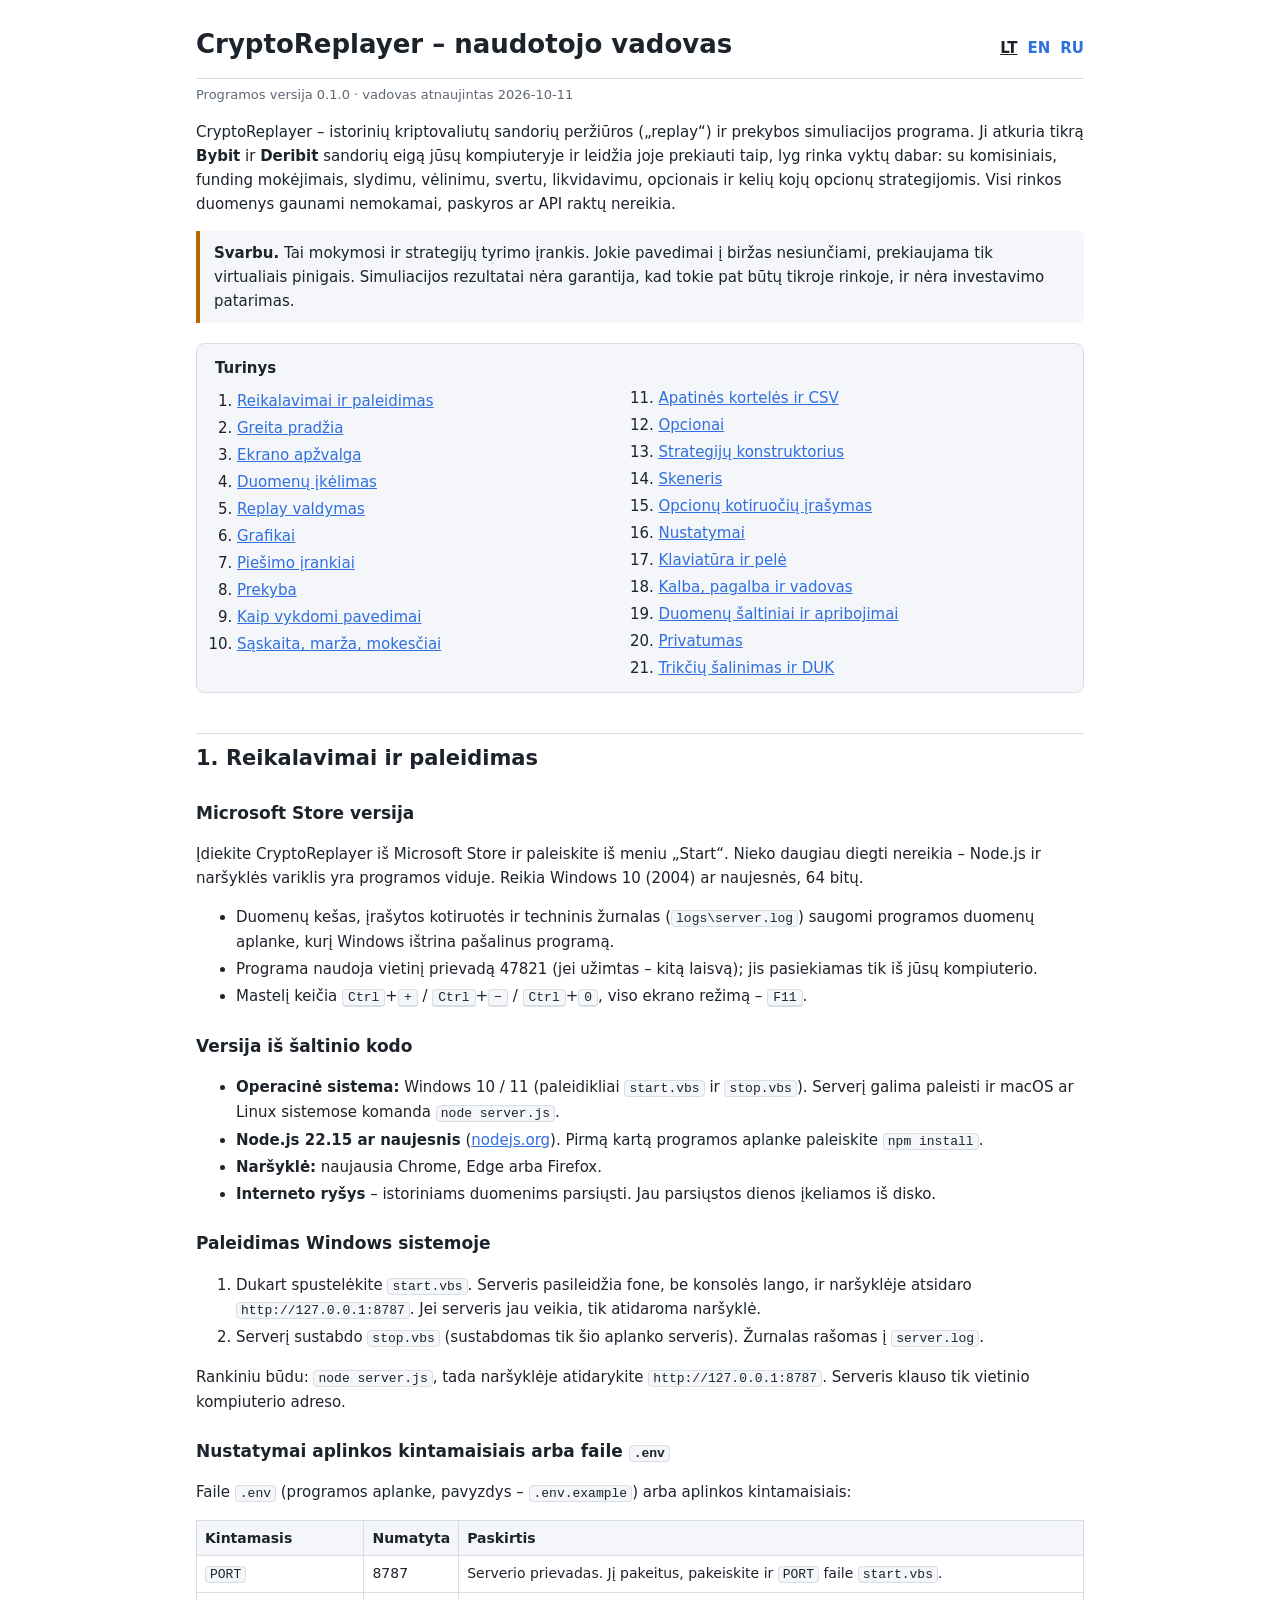
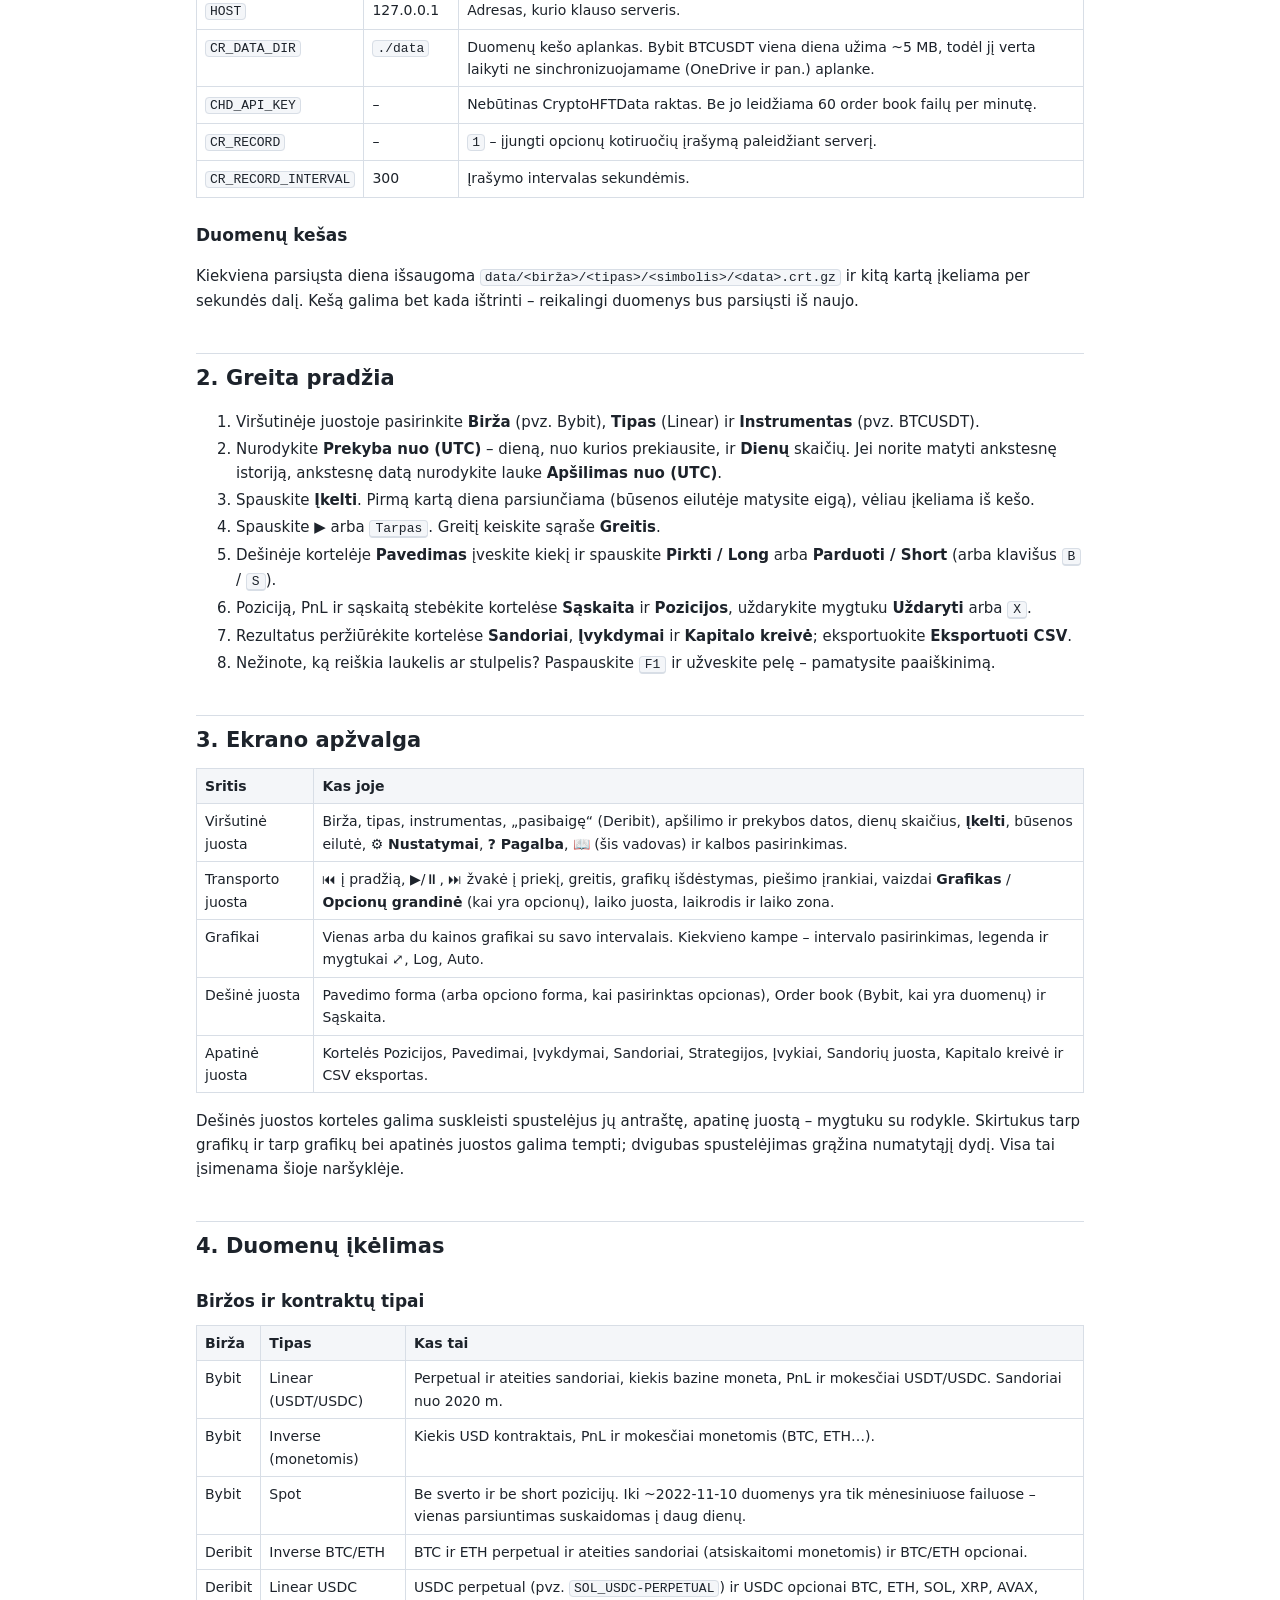
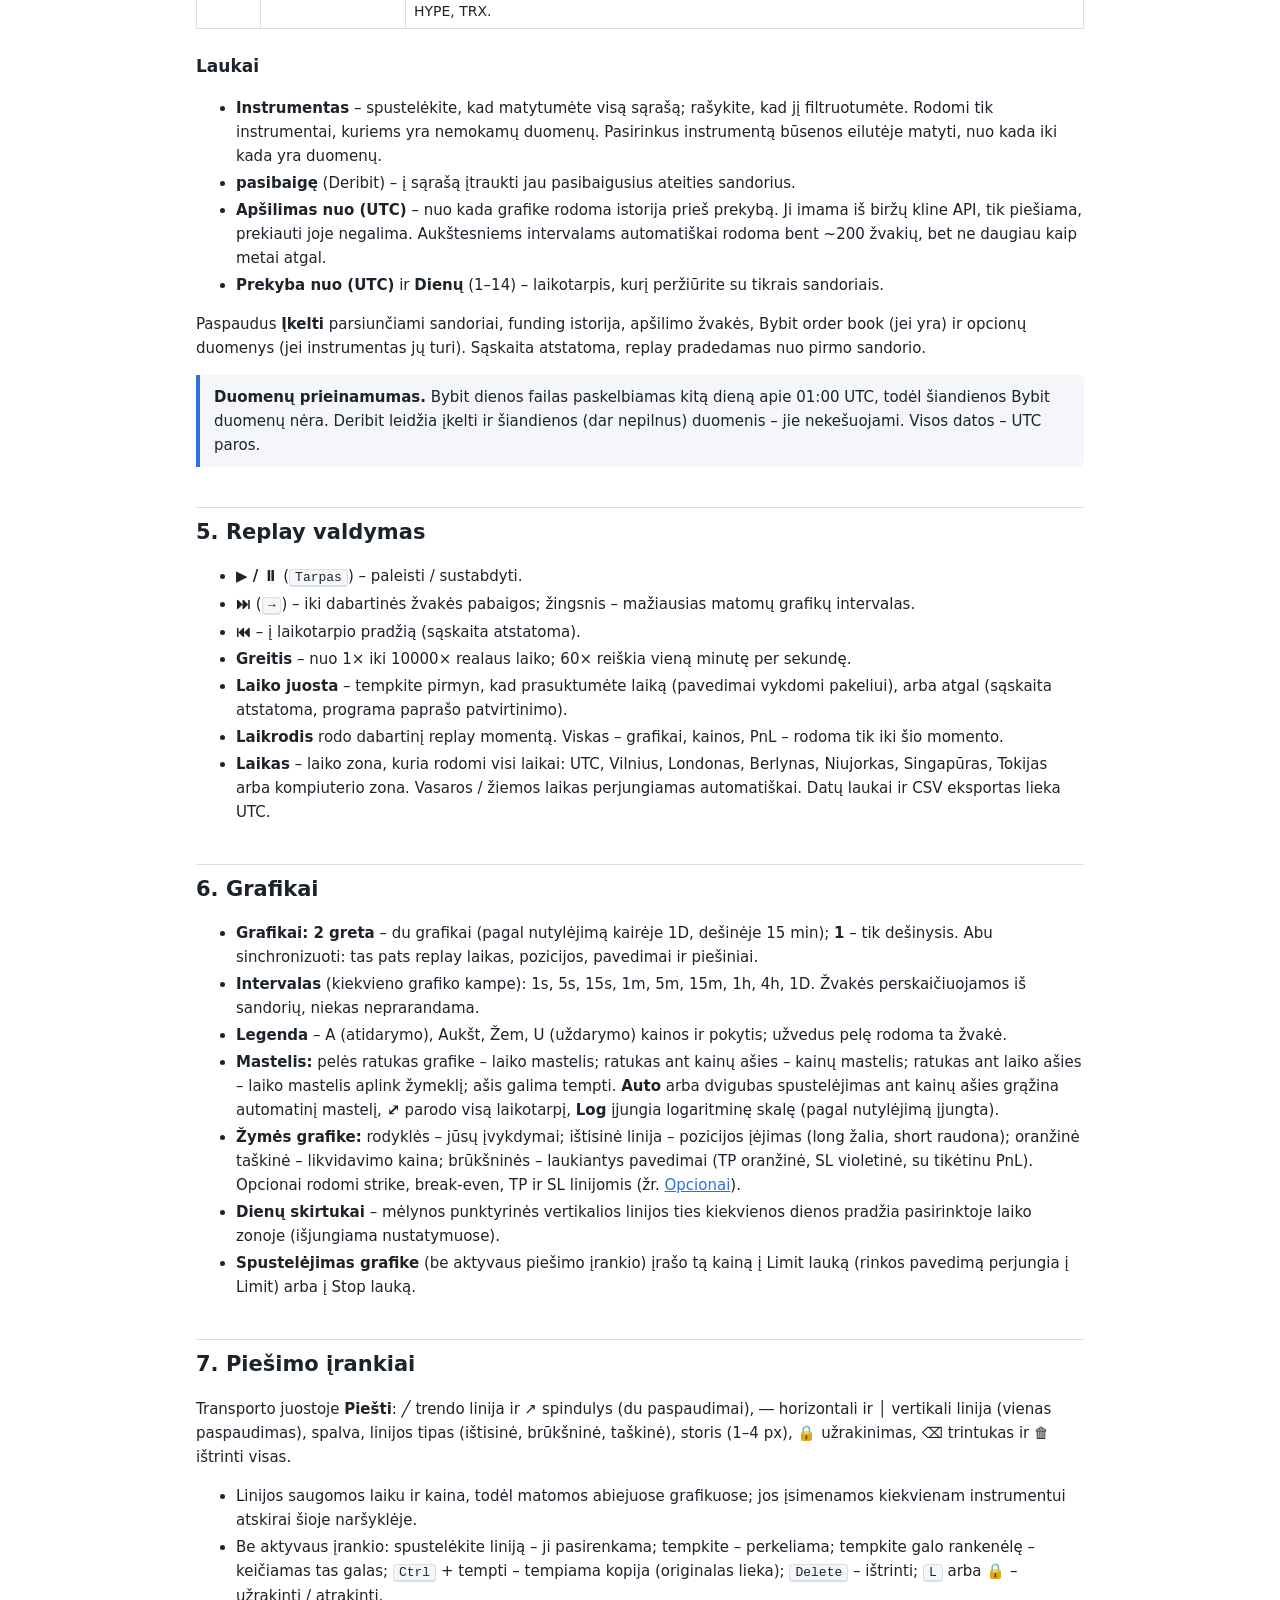
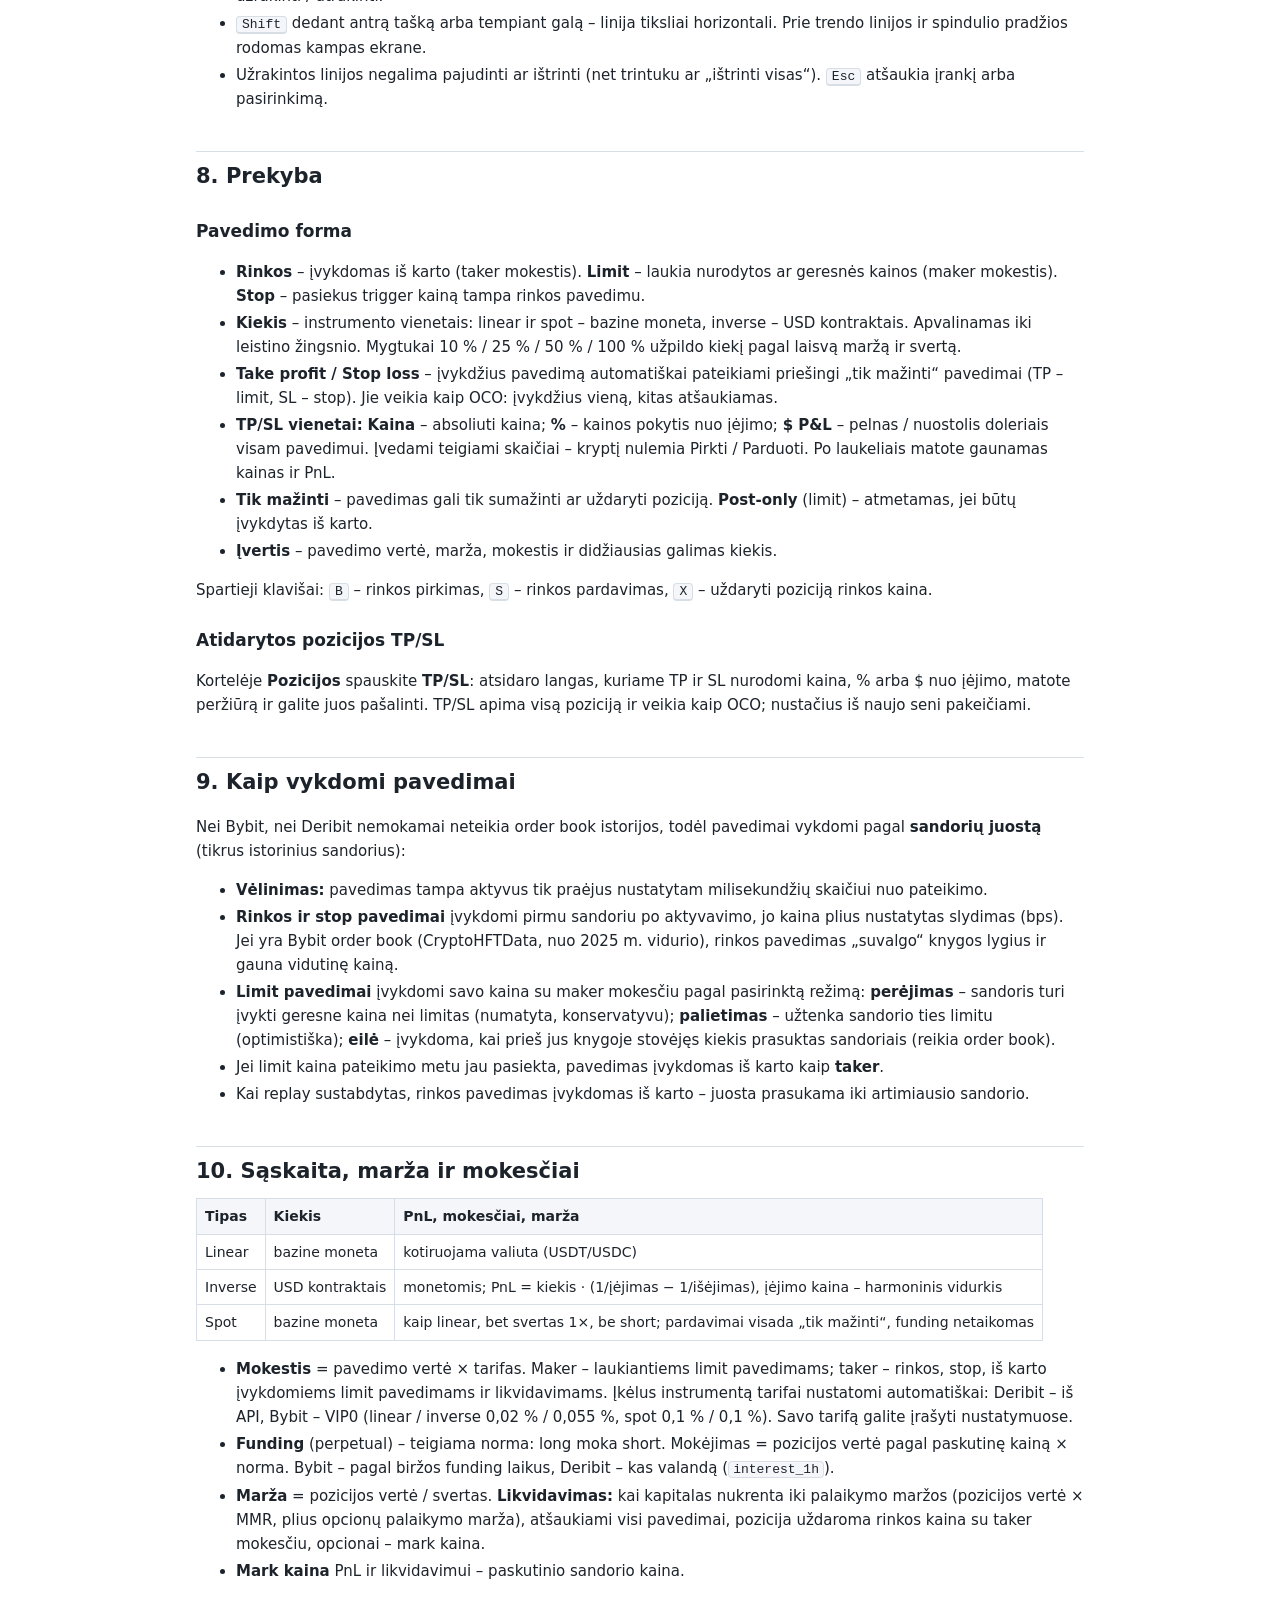
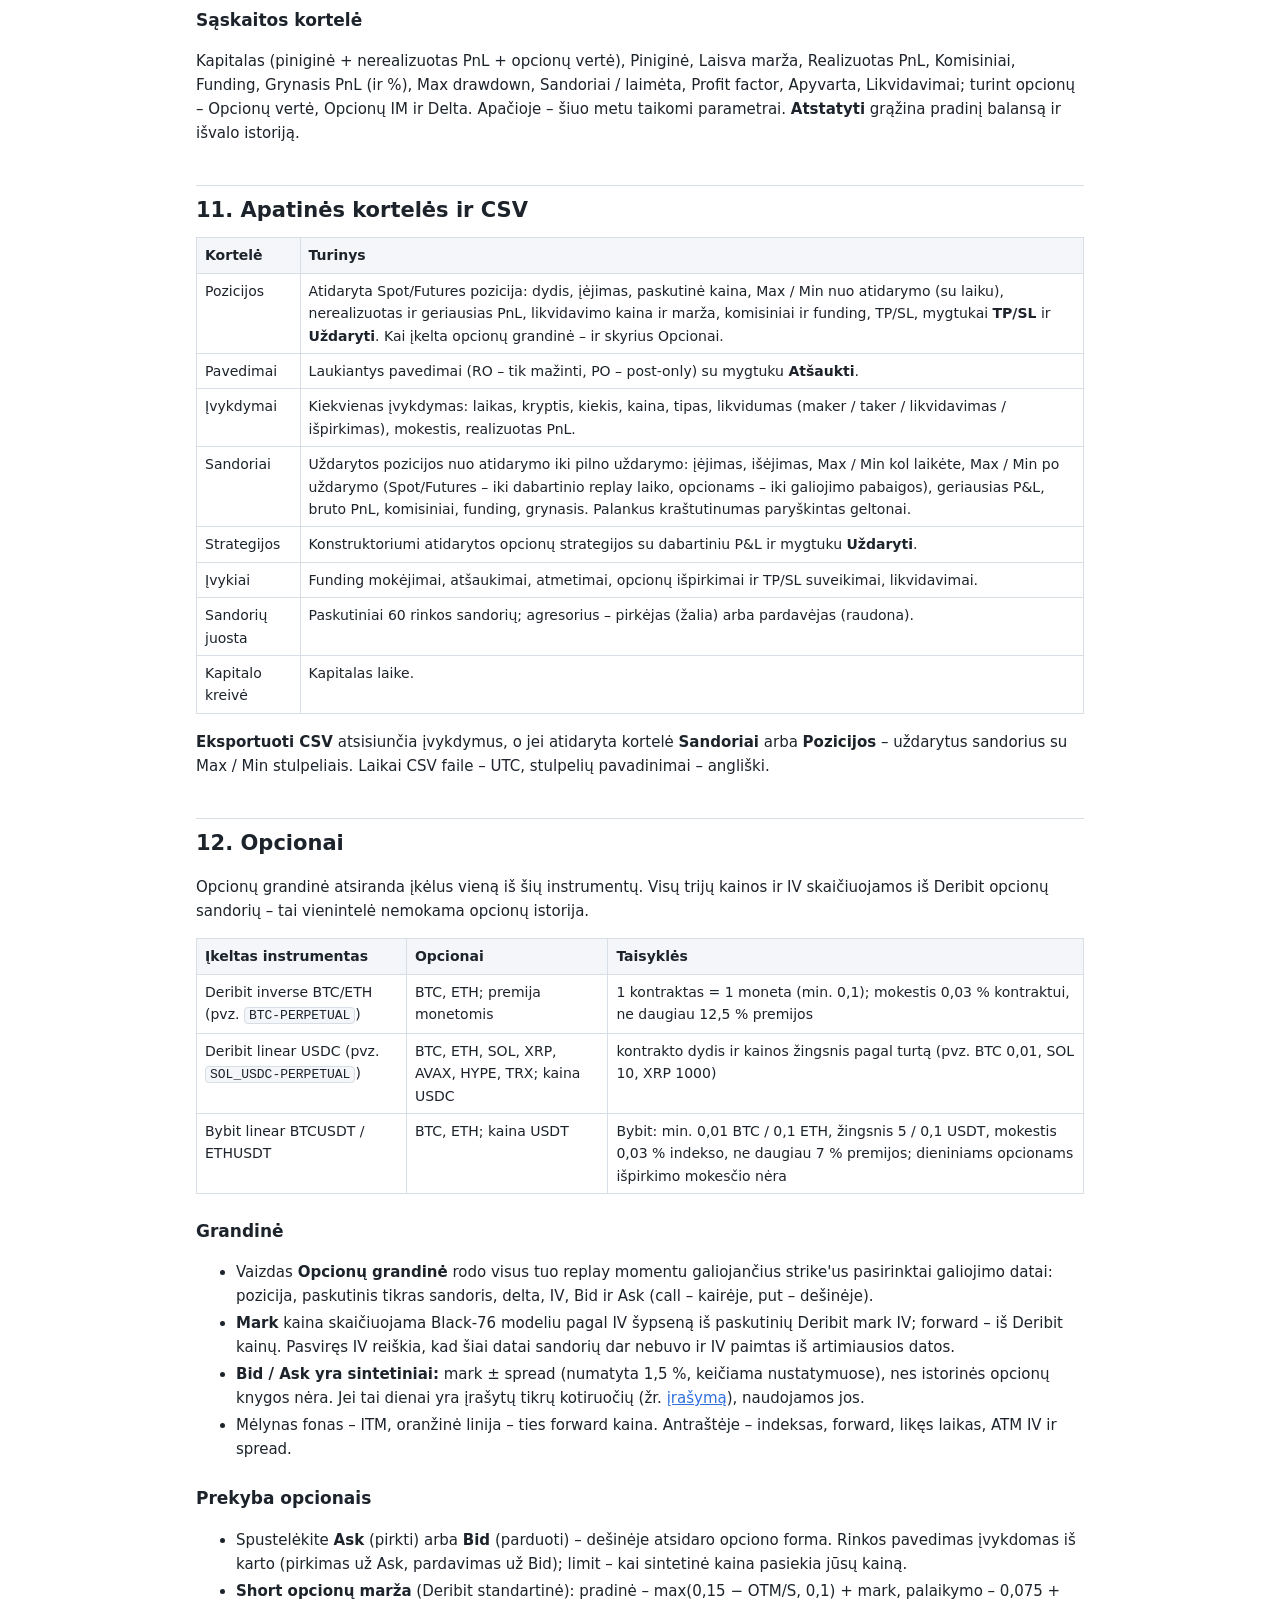
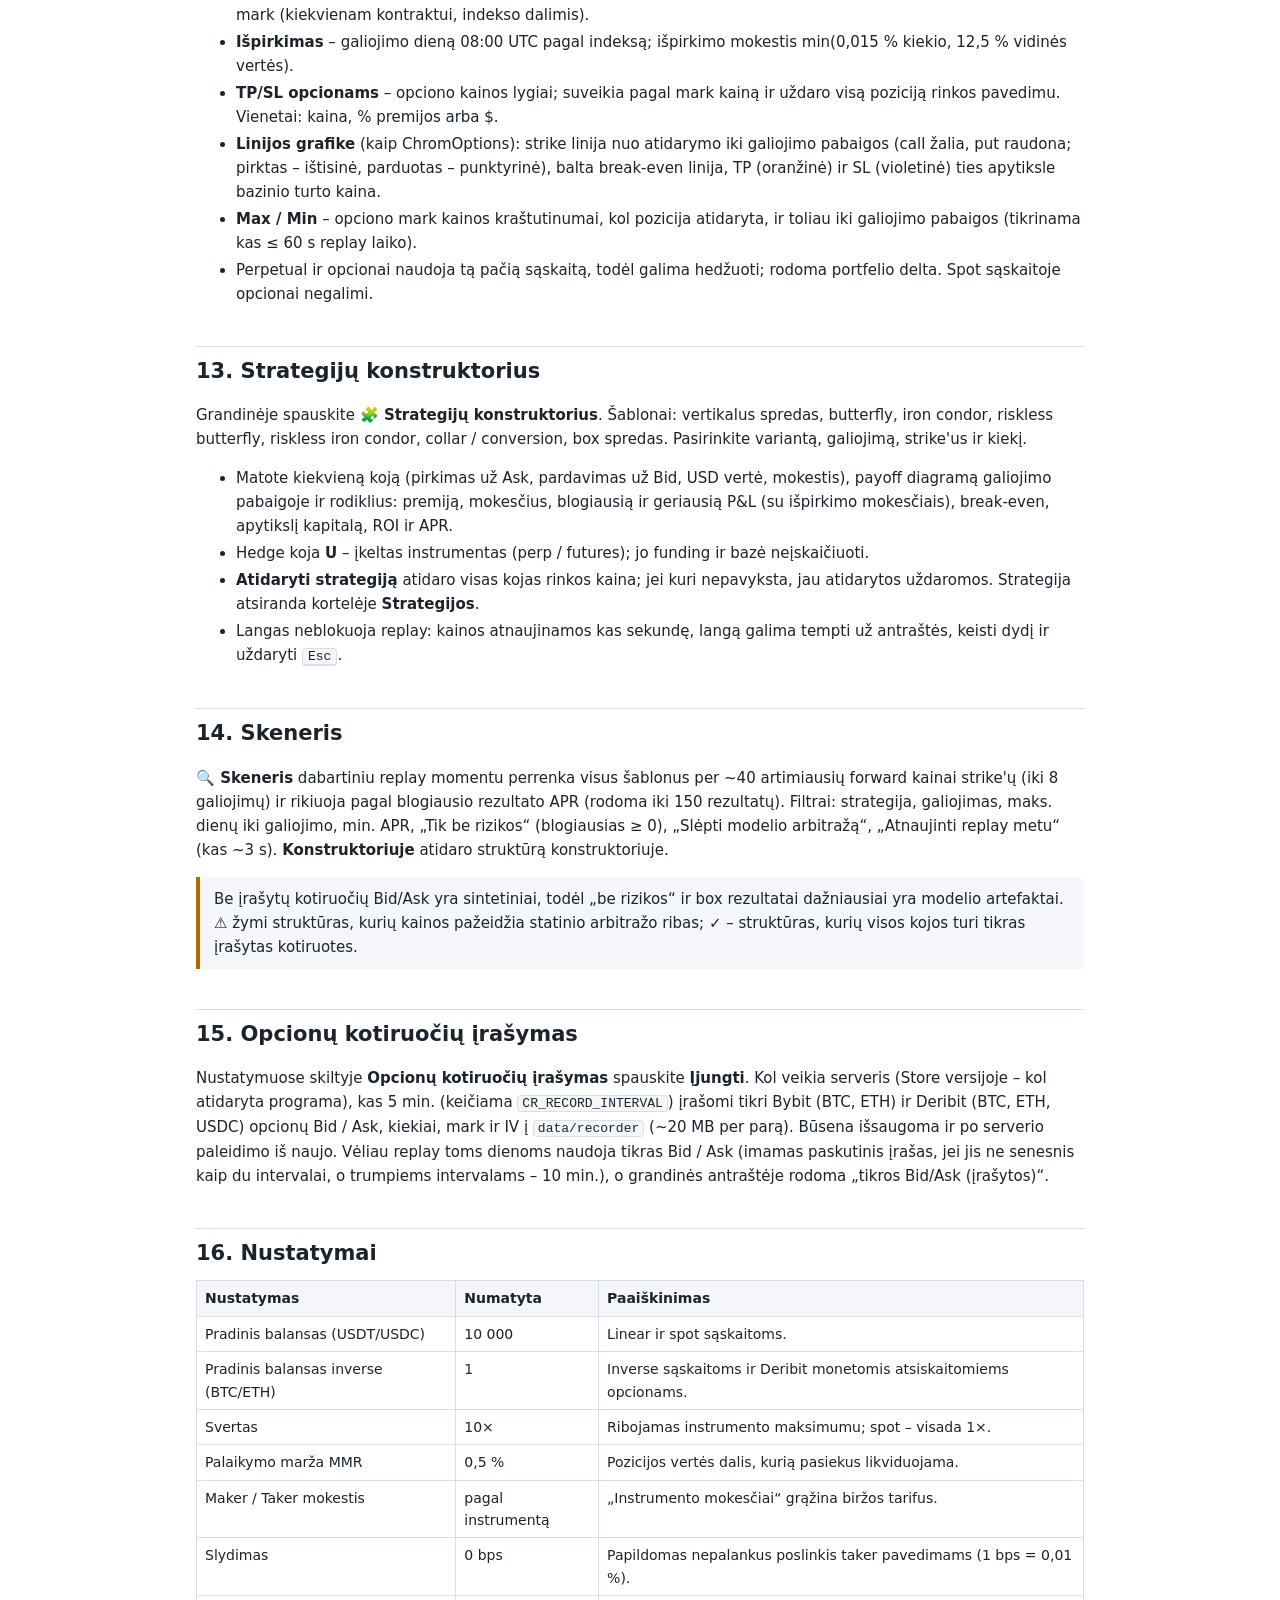
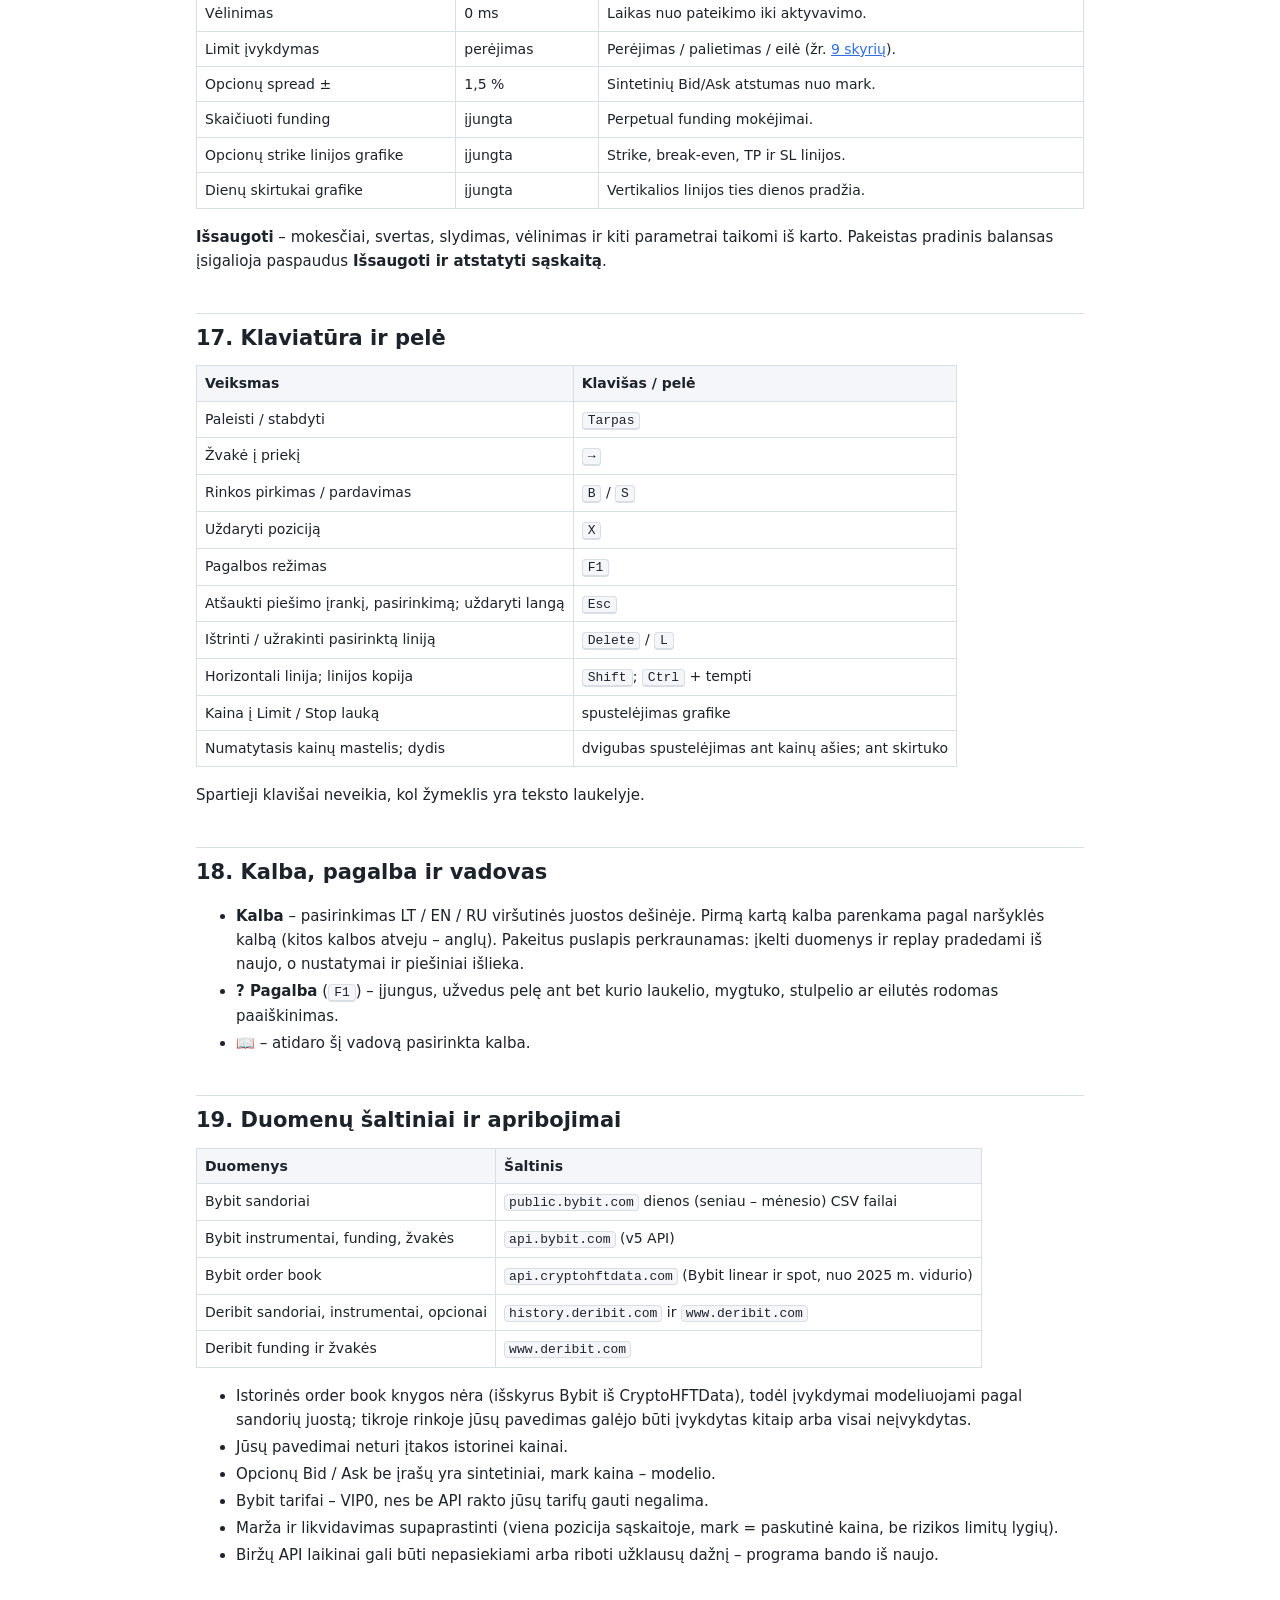
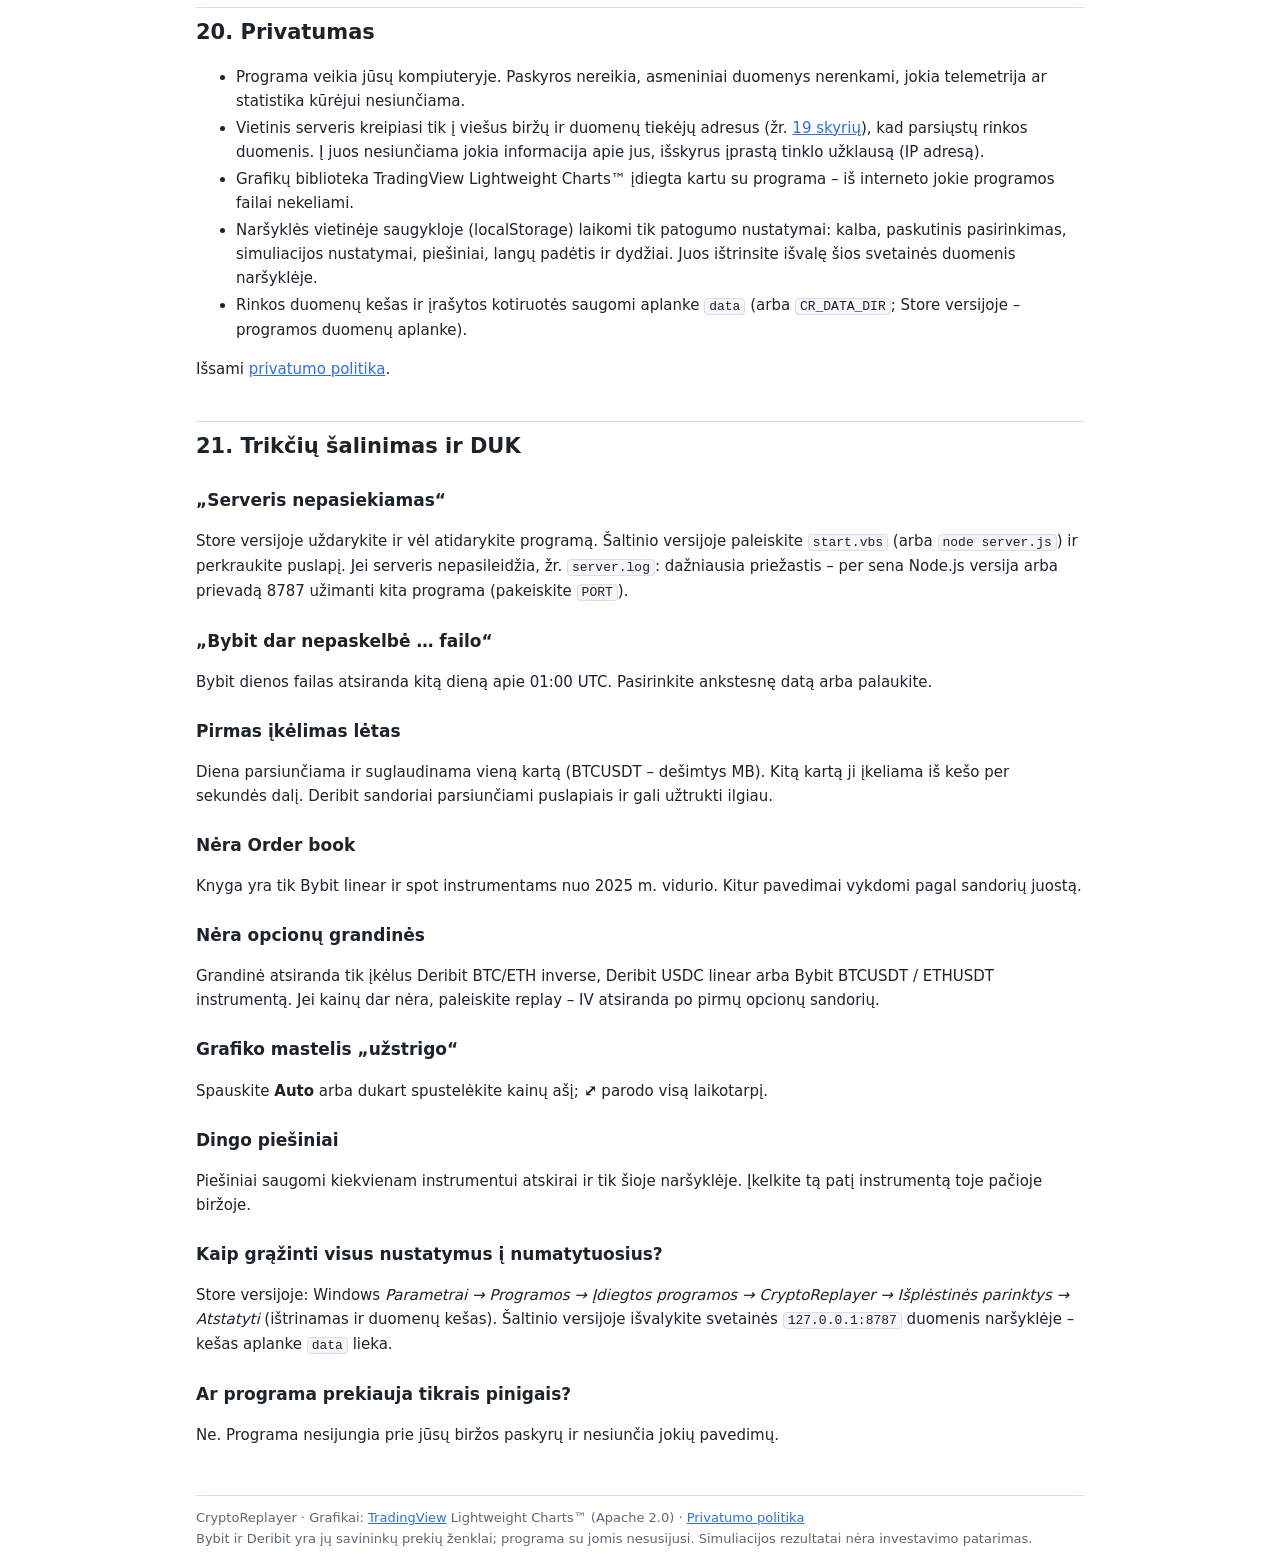
==== lt.html @ 86addfbf "CryptoReplayer website: guide (LT/EN/RU), privacy policy, support Co-Authored-By: Claude Opus 5.5 <n" ====
<!doctype html>
<html lang="lt">
<head>
  <meta charset="utf-8">
  <meta name="viewport" content="width=device-width, initial-scale=1">
  <title>CryptoReplayer – naudotojo vadovas</title>
  <link rel="stylesheet" href="guide.css">
</head>
<body>
<div class="wrap">
<header class="top">
  <h1>CryptoReplayer – naudotojo vadovas</h1>
  <div class="langs"><a href="lt.html" aria-current="page">LT</a><a href="en.html" hreflang="en">EN</a><a href="ru.html" hreflang="ru">RU</a></div>
</header>
<p class="meta">Programos versija 0.1.0 · vadovas atnaujintas 2026-10-11</p>

<p>CryptoReplayer – istorinių kriptovaliutų sandorių peržiūros („replay“) ir prekybos simuliacijos programa. Ji atkuria tikrą <b>Bybit</b> ir <b>Deribit</b> sandorių eigą jūsų kompiuteryje ir leidžia joje prekiauti taip, lyg rinka vyktų dabar: su komisiniais, funding mokėjimais, slydimu, vėlinimu, svertu, likvidavimu, opcionais ir kelių kojų opcionų strategijomis. Visi rinkos duomenys gaunami nemokamai, paskyros ar API raktų nereikia.</p>

<div class="warn"><b>Svarbu.</b> Tai mokymosi ir strategijų tyrimo įrankis. Jokie pavedimai į biržas nesiunčiami, prekiaujama tik virtualiais pinigais. Simuliacijos rezultatai nėra garantija, kad tokie pat būtų tikroje rinkoje, ir nėra investavimo patarimas.</div>

<nav class="toc"><b>Turinys</b>
<ol>
  <li><a href="#start">Reikalavimai ir paleidimas</a></li>
  <li><a href="#quick">Greita pradžia</a></li>
  <li><a href="#screen">Ekrano apžvalga</a></li>
  <li><a href="#load">Duomenų įkėlimas</a></li>
  <li><a href="#replay">Replay valdymas</a></li>
  <li><a href="#charts">Grafikai</a></li>
  <li><a href="#draw">Piešimo įrankiai</a></li>
  <li><a href="#trade">Prekyba</a></li>
  <li><a href="#fills">Kaip vykdomi pavedimai</a></li>
  <li><a href="#account">Sąskaita, marža, mokesčiai</a></li>
  <li><a href="#tabs">Apatinės kortelės ir CSV</a></li>
  <li><a href="#options">Opcionai</a></li>
  <li><a href="#builder">Strategijų konstruktorius</a></li>
  <li><a href="#scanner">Skeneris</a></li>
  <li><a href="#recorder">Opcionų kotiruočių įrašymas</a></li>
  <li><a href="#settings">Nustatymai</a></li>
  <li><a href="#keys">Klaviatūra ir pelė</a></li>
  <li><a href="#lang">Kalba, pagalba ir vadovas</a></li>
  <li><a href="#limits">Duomenų šaltiniai ir apribojimai</a></li>
  <li><a href="#privacy">Privatumas</a></li>
  <li><a href="#faq">Trikčių šalinimas ir DUK</a></li>
</ol>
</nav>

<h2 id="start">1. Reikalavimai ir paleidimas</h2>
<h3>Microsoft Store versija</h3>
<p>Įdiekite CryptoReplayer iš Microsoft Store ir paleiskite iš meniu „Start“. Nieko daugiau diegti nereikia – Node.js ir naršyklės variklis yra programos viduje. Reikia Windows 10 (2004) ar naujesnės, 64 bitų.</p>
<ul>
  <li>Duomenų kešas, įrašytos kotiruotės ir techninis žurnalas (<code>logs\server.log</code>) saugomi programos duomenų aplanke, kurį Windows ištrina pašalinus programą.</li>
  <li>Programa naudoja vietinį prievadą 47821 (jei užimtas – kitą laisvą); jis pasiekiamas tik iš jūsų kompiuterio.</li>
  <li>Mastelį keičia <kbd>Ctrl</kbd>+<kbd>+</kbd> / <kbd>Ctrl</kbd>+<kbd>−</kbd> / <kbd>Ctrl</kbd>+<kbd>0</kbd>, viso ekrano režimą – <kbd>F11</kbd>.</li>
</ul>
<h3>Versija iš šaltinio kodo</h3>
<ul>
  <li><b>Operacinė sistema:</b> Windows 10 / 11 (paleidikliai <code>start.vbs</code> ir <code>stop.vbs</code>). Serverį galima paleisti ir macOS ar Linux sistemose komanda <code>node server.js</code>.</li>
  <li><b>Node.js 22.15 ar naujesnis</b> (<a href="https://nodejs.org">nodejs.org</a>). Pirmą kartą programos aplanke paleiskite <code>npm install</code>.</li>
  <li><b>Naršyklė:</b> naujausia Chrome, Edge arba Firefox.</li>
  <li><b>Interneto ryšys</b> – istoriniams duomenims parsiųsti. Jau parsiųstos dienos įkeliamos iš disko.</li>
</ul>
<h3>Paleidimas Windows sistemoje</h3>
<ol>
  <li>Dukart spustelėkite <code>start.vbs</code>. Serveris pasileidžia fone, be konsolės lango, ir naršyklėje atsidaro <code>http://127.0.0.1:8787</code>. Jei serveris jau veikia, tik atidaroma naršyklė.</li>
  <li>Serverį sustabdo <code>stop.vbs</code> (sustabdomas tik šio aplanko serveris). Žurnalas rašomas į <code>server.log</code>.</li>
</ol>
<p>Rankiniu būdu: <code>node server.js</code>, tada naršyklėje atidarykite <code>http://127.0.0.1:8787</code>. Serveris klauso tik vietinio kompiuterio adreso.</p>
<h3>Nustatymai aplinkos kintamaisiais arba faile <code>.env</code></h3>
<p>Faile <code>.env</code> (programos aplanke, pavyzdys – <code>.env.example</code>) arba aplinkos kintamaisiais:</p>
<table>
  <tr><th>Kintamasis</th><th>Numatyta</th><th>Paskirtis</th></tr>
  <tr><td><code>PORT</code></td><td>8787</td><td>Serverio prievadas. Jį pakeitus, pakeiskite ir <code>PORT</code> faile <code>start.vbs</code>.</td></tr>
  <tr><td><code>HOST</code></td><td>127.0.0.1</td><td>Adresas, kurio klauso serveris.</td></tr>
  <tr><td><code>CR_DATA_DIR</code></td><td><code>./data</code></td><td>Duomenų kešo aplankas. Bybit BTCUSDT viena diena užima ~5 MB, todėl jį verta laikyti ne sinchronizuojamame (OneDrive ir pan.) aplanke.</td></tr>
  <tr><td><code>CHD_API_KEY</code></td><td>–</td><td>Nebūtinas CryptoHFTData raktas. Be jo leidžiama 60 order book failų per minutę.</td></tr>
  <tr><td><code>CR_RECORD</code></td><td>–</td><td><code>1</code> – įjungti opcionų kotiruočių įrašymą paleidžiant serverį.</td></tr>
  <tr><td><code>CR_RECORD_INTERVAL</code></td><td>300</td><td>Įrašymo intervalas sekundėmis.</td></tr>
</table>
<h3>Duomenų kešas</h3>
<p>Kiekviena parsiųsta diena išsaugoma <code>data/&lt;birža&gt;/&lt;tipas&gt;/&lt;simbolis&gt;/&lt;data&gt;.crt.gz</code> ir kitą kartą įkeliama per sekundės dalį. Kešą galima bet kada ištrinti – reikalingi duomenys bus parsiųsti iš naujo.</p>

<h2 id="quick">2. Greita pradžia</h2>
<ol>
  <li>Viršutinėje juostoje pasirinkite <b>Birža</b> (pvz. Bybit), <b>Tipas</b> (Linear) ir <b>Instrumentas</b> (pvz. BTCUSDT).</li>
  <li>Nurodykite <b>Prekyba nuo (UTC)</b> – dieną, nuo kurios prekiausite, ir <b>Dienų</b> skaičių. Jei norite matyti ankstesnę istoriją, ankstesnę datą nurodykite lauke <b>Apšilimas nuo (UTC)</b>.</li>
  <li>Spauskite <b>Įkelti</b>. Pirmą kartą diena parsiunčiama (būsenos eilutėje matysite eigą), vėliau įkeliama iš kešo.</li>
  <li>Spauskite <b>▶</b> arba <kbd>Tarpas</kbd>. Greitį keiskite sąraše <b>Greitis</b>.</li>
  <li>Dešinėje kortelėje <b>Pavedimas</b> įveskite kiekį ir spauskite <b>Pirkti / Long</b> arba <b>Parduoti / Short</b> (arba klavišus <kbd>B</kbd> / <kbd>S</kbd>).</li>
  <li>Poziciją, PnL ir sąskaitą stebėkite kortelėse <b>Sąskaita</b> ir <b>Pozicijos</b>, uždarykite mygtuku <b>Uždaryti</b> arba <kbd>X</kbd>.</li>
  <li>Rezultatus peržiūrėkite kortelėse <b>Sandoriai</b>, <b>Įvykdymai</b> ir <b>Kapitalo kreivė</b>; eksportuokite <b>Eksportuoti CSV</b>.</li>
  <li>Nežinote, ką reiškia laukelis ar stulpelis? Paspauskite <kbd>F1</kbd> ir užveskite pelę – pamatysite paaiškinimą.</li>
</ol>

<h2 id="screen">3. Ekrano apžvalga</h2>
<table>
  <tr><th>Sritis</th><th>Kas joje</th></tr>
  <tr><td>Viršutinė juosta</td><td>Birža, tipas, instrumentas, „pasibaigę“ (Deribit), apšilimo ir prekybos datos, dienų skaičius, <b>Įkelti</b>, būsenos eilutė, <b>⚙ Nustatymai</b>, <b>? Pagalba</b>, <b>📖</b> (šis vadovas) ir kalbos pasirinkimas.</td></tr>
  <tr><td>Transporto juosta</td><td>⏮ į pradžią, ▶/⏸, ⏭ žvakė į priekį, greitis, grafikų išdėstymas, piešimo įrankiai, vaizdai <b>Grafikas</b> / <b>Opcionų grandinė</b> (kai yra opcionų), laiko juosta, laikrodis ir laiko zona.</td></tr>
  <tr><td>Grafikai</td><td>Vienas arba du kainos grafikai su savo intervalais. Kiekvieno kampe – intervalo pasirinkimas, legenda ir mygtukai ⤢, Log, Auto.</td></tr>
  <tr><td>Dešinė juosta</td><td>Pavedimo forma (arba opciono forma, kai pasirinktas opcionas), Order book (Bybit, kai yra duomenų) ir Sąskaita.</td></tr>
  <tr><td>Apatinė juosta</td><td>Kortelės Pozicijos, Pavedimai, Įvykdymai, Sandoriai, Strategijos, Įvykiai, Sandorių juosta, Kapitalo kreivė ir CSV eksportas.</td></tr>
</table>
<p>Dešinės juostos korteles galima suskleisti spustelėjus jų antraštę, apatinę juostą – mygtuku su rodykle. Skirtukus tarp grafikų ir tarp grafikų bei apatinės juostos galima tempti; dvigubas spustelėjimas grąžina numatytąjį dydį. Visa tai įsimenama šioje naršyklėje.</p>

<h2 id="load">4. Duomenų įkėlimas</h2>
<h3>Biržos ir kontraktų tipai</h3>
<table>
  <tr><th>Birža</th><th>Tipas</th><th>Kas tai</th></tr>
  <tr><td>Bybit</td><td>Linear (USDT/USDC)</td><td>Perpetual ir ateities sandoriai, kiekis bazine moneta, PnL ir mokesčiai USDT/USDC. Sandoriai nuo 2020 m.</td></tr>
  <tr><td>Bybit</td><td>Inverse (monetomis)</td><td>Kiekis USD kontraktais, PnL ir mokesčiai monetomis (BTC, ETH…).</td></tr>
  <tr><td>Bybit</td><td>Spot</td><td>Be sverto ir be short pozicijų. Iki ~2022-11-10 duomenys yra tik mėnesiniuose failuose – vienas parsiuntimas suskaidomas į daug dienų.</td></tr>
  <tr><td>Deribit</td><td>Inverse BTC/ETH</td><td>BTC ir ETH perpetual ir ateities sandoriai (atsiskaitomi monetomis) ir BTC/ETH opcionai.</td></tr>
  <tr><td>Deribit</td><td>Linear USDC</td><td>USDC perpetual (pvz. <code>SOL_USDC-PERPETUAL</code>) ir USDC opcionai BTC, ETH, SOL, XRP, AVAX, HYPE, TRX.</td></tr>
</table>
<h3>Laukai</h3>
<ul>
  <li><b>Instrumentas</b> – spustelėkite, kad matytumėte visą sąrašą; rašykite, kad jį filtruotumėte. Rodomi tik instrumentai, kuriems yra nemokamų duomenų. Pasirinkus instrumentą būsenos eilutėje matyti, nuo kada iki kada yra duomenų.</li>
  <li><b>pasibaigę</b> (Deribit) – į sąrašą įtraukti jau pasibaigusius ateities sandorius.</li>
  <li><b>Apšilimas nuo (UTC)</b> – nuo kada grafike rodoma istorija prieš prekybą. Ji imama iš biržų kline API, tik piešiama, prekiauti joje negalima. Aukštesniems intervalams automatiškai rodoma bent ~200 žvakių, bet ne daugiau kaip metai atgal.</li>
  <li><b>Prekyba nuo (UTC)</b> ir <b>Dienų</b> (1–14) – laikotarpis, kurį peržiūrite su tikrais sandoriais.</li>
</ul>
<p>Paspaudus <b>Įkelti</b> parsiunčiami sandoriai, funding istorija, apšilimo žvakės, Bybit order book (jei yra) ir opcionų duomenys (jei instrumentas jų turi). Sąskaita atstatoma, replay pradedamas nuo pirmo sandorio.</p>
<div class="note"><b>Duomenų prieinamumas.</b> Bybit dienos failas paskelbiamas kitą dieną apie 01:00 UTC, todėl šiandienos Bybit duomenų nėra. Deribit leidžia įkelti ir šiandienos (dar nepilnus) duomenis – jie nekešuojami. Visos datos – UTC paros.</div>

<h2 id="replay">5. Replay valdymas</h2>
<ul>
  <li><b>▶ / ⏸</b> (<kbd>Tarpas</kbd>) – paleisti / sustabdyti.</li>
  <li><b>⏭</b> (<kbd>→</kbd>) – iki dabartinės žvakės pabaigos; žingsnis – mažiausias matomų grafikų intervalas.</li>
  <li><b>⏮</b> – į laikotarpio pradžią (sąskaita atstatoma).</li>
  <li><b>Greitis</b> – nuo 1× iki 10000× realaus laiko; 60× reiškia vieną minutę per sekundę.</li>
  <li><b>Laiko juosta</b> – tempkite pirmyn, kad prasuktumėte laiką (pavedimai vykdomi pakeliui), arba atgal (sąskaita atstatoma, programa paprašo patvirtinimo).</li>
  <li><b>Laikrodis</b> rodo dabartinį replay momentą. Viskas – grafikai, kainos, PnL – rodoma tik iki šio momento.</li>
  <li><b>Laikas</b> – laiko zona, kuria rodomi visi laikai: UTC, Vilnius, Londonas, Berlynas, Niujorkas, Singapūras, Tokijas arba kompiuterio zona. Vasaros / žiemos laikas perjungiamas automatiškai. Datų laukai ir CSV eksportas lieka UTC.</li>
</ul>

<h2 id="charts">6. Grafikai</h2>
<ul>
  <li><b>Grafikai: 2 greta</b> – du grafikai (pagal nutylėjimą kairėje 1D, dešinėje 15 min); <b>1</b> – tik dešinysis. Abu sinchronizuoti: tas pats replay laikas, pozicijos, pavedimai ir piešiniai.</li>
  <li><b>Intervalas</b> (kiekvieno grafiko kampe): 1s, 5s, 15s, 1m, 5m, 15m, 1h, 4h, 1D. Žvakės perskaičiuojamos iš sandorių, niekas neprarandama.</li>
  <li><b>Legenda</b> – A (atidarymo), Aukšt, Žem, U (uždarymo) kainos ir pokytis; užvedus pelę rodoma ta žvakė.</li>
  <li><b>Mastelis:</b> pelės ratukas grafike – laiko mastelis; ratukas ant kainų ašies – kainų mastelis; ratukas ant laiko ašies – laiko mastelis aplink žymeklį; ašis galima tempti. <b>Auto</b> arba dvigubas spustelėjimas ant kainų ašies grąžina automatinį mastelį, <b>⤢</b> parodo visą laikotarpį, <b>Log</b> įjungia logaritminę skalę (pagal nutylėjimą įjungta).</li>
  <li><b>Žymės grafike:</b> rodyklės – jūsų įvykdymai; ištisinė linija – pozicijos įėjimas (long žalia, short raudona); oranžinė taškinė – likvidavimo kaina; brūkšninės – laukiantys pavedimai (TP oranžinė, SL violetinė, su tikėtinu PnL). Opcionai rodomi strike, break-even, TP ir SL linijomis (žr. <a href="#options">Opcionai</a>).</li>
  <li><b>Dienų skirtukai</b> – mėlynos punktyrinės vertikalios linijos ties kiekvienos dienos pradžia pasirinktoje laiko zonoje (išjungiama nustatymuose).</li>
  <li><b>Spustelėjimas grafike</b> (be aktyvaus piešimo įrankio) įrašo tą kainą į Limit lauką (rinkos pavedimą perjungia į Limit) arba į Stop lauką.</li>
</ul>

<h2 id="draw">7. Piešimo įrankiai</h2>
<p>Transporto juostoje <b>Piešti</b>: ╱ trendo linija ir ↗ spindulys (du paspaudimai), ― horizontali ir │ vertikali linija (vienas paspaudimas), spalva, linijos tipas (ištisinė, brūkšninė, taškinė), storis (1–4 px), 🔒 užrakinimas, ⌫ trintukas ir 🗑 ištrinti visas.</p>
<ul>
  <li>Linijos saugomos laiku ir kaina, todėl matomos abiejuose grafikuose; jos įsimenamos kiekvienam instrumentui atskirai šioje naršyklėje.</li>
  <li>Be aktyvaus įrankio: spustelėkite liniją – ji pasirenkama; tempkite – perkeliama; tempkite galo rankenėlę – keičiamas tas galas; <kbd>Ctrl</kbd> + tempti – tempiama kopija (originalas lieka); <kbd>Delete</kbd> – ištrinti; <kbd>L</kbd> arba 🔒 – užrakinti / atrakinti.</li>
  <li><kbd>Shift</kbd> dedant antrą tašką arba tempiant galą – linija tiksliai horizontali. Prie trendo linijos ir spindulio pradžios rodomas kampas ekrane.</li>
  <li>Užrakintos linijos negalima pajudinti ar ištrinti (net trintuku ar „ištrinti visas“). <kbd>Esc</kbd> atšaukia įrankį arba pasirinkimą.</li>
</ul>

<h2 id="trade">8. Prekyba</h2>
<h3>Pavedimo forma</h3>
<ul>
  <li><b>Rinkos</b> – įvykdomas iš karto (taker mokestis). <b>Limit</b> – laukia nurodytos ar geresnės kainos (maker mokestis). <b>Stop</b> – pasiekus trigger kainą tampa rinkos pavedimu.</li>
  <li><b>Kiekis</b> – instrumento vienetais: linear ir spot – bazine moneta, inverse – USD kontraktais. Apvalinamas iki leistino žingsnio. Mygtukai 10 % / 25 % / 50 % / 100 % užpildo kiekį pagal laisvą maržą ir svertą.</li>
  <li><b>Take profit / Stop loss</b> – įvykdžius pavedimą automatiškai pateikiami priešingi „tik mažinti“ pavedimai (TP – limit, SL – stop). Jie veikia kaip OCO: įvykdžius vieną, kitas atšaukiamas.</li>
  <li><b>TP/SL vienetai:</b> <b>Kaina</b> – absoliuti kaina; <b>%</b> – kainos pokytis nuo įėjimo; <b>$ P&amp;L</b> – pelnas / nuostolis doleriais visam pavedimui. Įvedami teigiami skaičiai – kryptį nulemia Pirkti / Parduoti. Po laukeliais matote gaunamas kainas ir PnL.</li>
  <li><b>Tik mažinti</b> – pavedimas gali tik sumažinti ar uždaryti poziciją. <b>Post-only</b> (limit) – atmetamas, jei būtų įvykdytas iš karto.</li>
  <li><b>Įvertis</b> – pavedimo vertė, marža, mokestis ir didžiausias galimas kiekis.</li>
</ul>
<p>Spartieji klavišai: <kbd>B</kbd> – rinkos pirkimas, <kbd>S</kbd> – rinkos pardavimas, <kbd>X</kbd> – uždaryti poziciją rinkos kaina.</p>
<h3>Atidarytos pozicijos TP/SL</h3>
<p>Kortelėje <b>Pozicijos</b> spauskite <b>TP/SL</b>: atsidaro langas, kuriame TP ir SL nurodomi kaina, % arba $ nuo įėjimo, matote peržiūrą ir galite juos pašalinti. TP/SL apima visą poziciją ir veikia kaip OCO; nustačius iš naujo seni pakeičiami.</p>

<h2 id="fills">9. Kaip vykdomi pavedimai</h2>
<p>Nei Bybit, nei Deribit nemokamai neteikia order book istorijos, todėl pavedimai vykdomi pagal <b>sandorių juostą</b> (tikrus istorinius sandorius):</p>
<ul>
  <li><b>Vėlinimas:</b> pavedimas tampa aktyvus tik praėjus nustatytam milisekundžių skaičiui nuo pateikimo.</li>
  <li><b>Rinkos ir stop pavedimai</b> įvykdomi pirmu sandoriu po aktyvavimo, jo kaina plius nustatytas slydimas (bps). Jei yra Bybit order book (CryptoHFTData, nuo 2025 m. vidurio), rinkos pavedimas „suvalgo“ knygos lygius ir gauna vidutinę kainą.</li>
  <li><b>Limit pavedimai</b> įvykdomi savo kaina su maker mokesčiu pagal pasirinktą režimą: <b>perėjimas</b> – sandoris turi įvykti geresne kaina nei limitas (numatyta, konservatyvu); <b>palietimas</b> – užtenka sandorio ties limitu (optimistiška); <b>eilė</b> – įvykdoma, kai prieš jus knygoje stovėjęs kiekis prasuktas sandoriais (reikia order book).</li>
  <li>Jei limit kaina pateikimo metu jau pasiekta, pavedimas įvykdomas iš karto kaip <b>taker</b>.</li>
  <li>Kai replay sustabdytas, rinkos pavedimas įvykdomas iš karto – juosta prasukama iki artimiausio sandorio.</li>
</ul>

<h2 id="account">10. Sąskaita, marža ir mokesčiai</h2>
<table>
  <tr><th>Tipas</th><th>Kiekis</th><th>PnL, mokesčiai, marža</th></tr>
  <tr><td>Linear</td><td>bazine moneta</td><td>kotiruojama valiuta (USDT/USDC)</td></tr>
  <tr><td>Inverse</td><td>USD kontraktais</td><td>monetomis; PnL = kiekis · (1/įėjimas − 1/išėjimas), įėjimo kaina – harmoninis vidurkis</td></tr>
  <tr><td>Spot</td><td>bazine moneta</td><td>kaip linear, bet svertas 1×, be short; pardavimai visada „tik mažinti“, funding netaikomas</td></tr>
</table>
<ul>
  <li><b>Mokestis</b> = pavedimo vertė × tarifas. Maker – laukiantiems limit pavedimams; taker – rinkos, stop, iš karto įvykdomiems limit pavedimams ir likvidavimams. Įkėlus instrumentą tarifai nustatomi automatiškai: Deribit – iš API, Bybit – VIP0 (linear / inverse 0,02 % / 0,055 %, spot 0,1 % / 0,1 %). Savo tarifą galite įrašyti nustatymuose.</li>
  <li><b>Funding</b> (perpetual) – teigiama norma: long moka short. Mokėjimas = pozicijos vertė pagal paskutinę kainą × norma. Bybit – pagal biržos funding laikus, Deribit – kas valandą (<code>interest_1h</code>).</li>
  <li><b>Marža</b> = pozicijos vertė / svertas. <b>Likvidavimas:</b> kai kapitalas nukrenta iki palaikymo maržos (pozicijos vertė × MMR, plius opcionų palaikymo marža), atšaukiami visi pavedimai, pozicija uždaroma rinkos kaina su taker mokesčiu, opcionai – mark kaina.</li>
  <li><b>Mark kaina</b> PnL ir likvidavimui – paskutinio sandorio kaina.</li>
</ul>
<h3>Sąskaitos kortelė</h3>
<p>Kapitalas (piniginė + nerealizuotas PnL + opcionų vertė), Piniginė, Laisva marža, Realizuotas PnL, Komisiniai, Funding, Grynasis PnL (ir %), Max drawdown, Sandoriai / laimėta, Profit factor, Apyvarta, Likvidavimai; turint opcionų – Opcionų vertė, Opcionų IM ir Delta. Apačioje – šiuo metu taikomi parametrai. <b>Atstatyti</b> grąžina pradinį balansą ir išvalo istoriją.</p>

<h2 id="tabs">11. Apatinės kortelės ir CSV</h2>
<table>
  <tr><th>Kortelė</th><th>Turinys</th></tr>
  <tr><td>Pozicijos</td><td>Atidaryta Spot/Futures pozicija: dydis, įėjimas, paskutinė kaina, Max / Min nuo atidarymo (su laiku), nerealizuotas ir geriausias PnL, likvidavimo kaina ir marža, komisiniai ir funding, TP/SL, mygtukai <b>TP/SL</b> ir <b>Uždaryti</b>. Kai įkelta opcionų grandinė – ir skyrius Opcionai.</td></tr>
  <tr><td>Pavedimai</td><td>Laukiantys pavedimai (RO – tik mažinti, PO – post-only) su mygtuku <b>Atšaukti</b>.</td></tr>
  <tr><td>Įvykdymai</td><td>Kiekvienas įvykdymas: laikas, kryptis, kiekis, kaina, tipas, likvidumas (maker / taker / likvidavimas / išpirkimas), mokestis, realizuotas PnL.</td></tr>
  <tr><td>Sandoriai</td><td>Uždarytos pozicijos nuo atidarymo iki pilno uždarymo: įėjimas, išėjimas, Max / Min kol laikėte, Max / Min po uždarymo (Spot/Futures – iki dabartinio replay laiko, opcionams – iki galiojimo pabaigos), geriausias P&amp;L, bruto PnL, komisiniai, funding, grynasis. Palankus kraštutinumas paryškintas geltonai.</td></tr>
  <tr><td>Strategijos</td><td>Konstruktoriumi atidarytos opcionų strategijos su dabartiniu P&amp;L ir mygtuku <b>Uždaryti</b>.</td></tr>
  <tr><td>Įvykiai</td><td>Funding mokėjimai, atšaukimai, atmetimai, opcionų išpirkimai ir TP/SL suveikimai, likvidavimai.</td></tr>
  <tr><td>Sandorių juosta</td><td>Paskutiniai 60 rinkos sandorių; agresorius – pirkėjas (žalia) arba pardavėjas (raudona).</td></tr>
  <tr><td>Kapitalo kreivė</td><td>Kapitalas laike.</td></tr>
</table>
<p><b>Eksportuoti CSV</b> atsisiunčia įvykdymus, o jei atidaryta kortelė <b>Sandoriai</b> arba <b>Pozicijos</b> – uždarytus sandorius su Max / Min stulpeliais. Laikai CSV faile – UTC, stulpelių pavadinimai – angliški.</p>

<h2 id="options">12. Opcionai</h2>
<p>Opcionų grandinė atsiranda įkėlus vieną iš šių instrumentų. Visų trijų kainos ir IV skaičiuojamos iš Deribit opcionų sandorių – tai vienintelė nemokama opcionų istorija.</p>
<table>
  <tr><th>Įkeltas instrumentas</th><th>Opcionai</th><th>Taisyklės</th></tr>
  <tr><td>Deribit inverse BTC/ETH (pvz. <code>BTC-PERPETUAL</code>)</td><td>BTC, ETH; premija monetomis</td><td>1 kontraktas = 1 moneta (min. 0,1); mokestis 0,03 % kontraktui, ne daugiau 12,5 % premijos</td></tr>
  <tr><td>Deribit linear USDC (pvz. <code>SOL_USDC-PERPETUAL</code>)</td><td>BTC, ETH, SOL, XRP, AVAX, HYPE, TRX; kaina USDC</td><td>kontrakto dydis ir kainos žingsnis pagal turtą (pvz. BTC 0,01, SOL 10, XRP 1000)</td></tr>
  <tr><td>Bybit linear BTCUSDT / ETHUSDT</td><td>BTC, ETH; kaina USDT</td><td>Bybit: min. 0,01 BTC / 0,1 ETH, žingsnis 5 / 0,1 USDT, mokestis 0,03 % indekso, ne daugiau 7 % premijos; dieniniams opcionams išpirkimo mokesčio nėra</td></tr>
</table>
<h3>Grandinė</h3>
<ul>
  <li>Vaizdas <b>Opcionų grandinė</b> rodo visus tuo replay momentu galiojančius strike'us pasirinktai galiojimo datai: pozicija, paskutinis tikras sandoris, delta, IV, Bid ir Ask (call – kairėje, put – dešinėje).</li>
  <li><b>Mark</b> kaina skaičiuojama Black-76 modeliu pagal IV šypseną iš paskutinių Deribit mark IV; forward – iš Deribit kainų. Pasviręs IV reiškia, kad šiai datai sandorių dar nebuvo ir IV paimtas iš artimiausios datos.</li>
  <li><b>Bid / Ask yra sintetiniai:</b> mark ± spread (numatyta 1,5 %, keičiama nustatymuose), nes istorinės opcionų knygos nėra. Jei tai dienai yra įrašytų tikrų kotiruočių (žr. <a href="#recorder">įrašymą</a>), naudojamos jos.</li>
  <li>Mėlynas fonas – ITM, oranžinė linija – ties forward kaina. Antraštėje – indeksas, forward, likęs laikas, ATM IV ir spread.</li>
</ul>
<h3>Prekyba opcionais</h3>
<ul>
  <li>Spustelėkite <b>Ask</b> (pirkti) arba <b>Bid</b> (parduoti) – dešinėje atsidaro opciono forma. Rinkos pavedimas įvykdomas iš karto (pirkimas už Ask, pardavimas už Bid); limit – kai sintetinė kaina pasiekia jūsų kainą.</li>
  <li><b>Short opcionų marža</b> (Deribit standartinė): pradinė – max(0,15 − OTM/S, 0,1) + mark, palaikymo – 0,075 + mark (kiekvienam kontraktui, indekso dalimis).</li>
  <li><b>Išpirkimas</b> – galiojimo dieną 08:00 UTC pagal indeksą; išpirkimo mokestis min(0,015 % kiekio, 12,5 % vidinės vertės).</li>
  <li><b>TP/SL opcionams</b> – opciono kainos lygiai; suveikia pagal mark kainą ir uždaro visą poziciją rinkos pavedimu. Vienetai: kaina, % premijos arba $.</li>
  <li><b>Linijos grafike</b> (kaip ChromOptions): strike linija nuo atidarymo iki galiojimo pabaigos (call žalia, put raudona; pirktas – ištisinė, parduotas – punktyrinė), balta break-even linija, TP (oranžinė) ir SL (violetinė) ties apytiksle bazinio turto kaina.</li>
  <li><b>Max / Min</b> – opciono mark kainos kraštutinumai, kol pozicija atidaryta, ir toliau iki galiojimo pabaigos (tikrinama kas ≤ 60 s replay laiko).</li>
  <li>Perpetual ir opcionai naudoja tą pačią sąskaitą, todėl galima hedžuoti; rodoma portfelio delta. Spot sąskaitoje opcionai negalimi.</li>
</ul>

<h2 id="builder">13. Strategijų konstruktorius</h2>
<p>Grandinėje spauskite <b>🧩 Strategijų konstruktorius</b>. Šablonai: vertikalus spredas, butterfly, iron condor, riskless butterfly, riskless iron condor, collar / conversion, box spredas. Pasirinkite variantą, galiojimą, strike'us ir kiekį.</p>
<ul>
  <li>Matote kiekvieną koją (pirkimas už Ask, pardavimas už Bid, USD vertė, mokestis), payoff diagramą galiojimo pabaigoje ir rodiklius: premiją, mokesčius, blogiausią ir geriausią P&amp;L (su išpirkimo mokesčiais), break-even, apytikslį kapitalą, ROI ir APR.</li>
  <li>Hedge koja <b>U</b> – įkeltas instrumentas (perp / futures); jo funding ir bazė neįskaičiuoti.</li>
  <li><b>Atidaryti strategiją</b> atidaro visas kojas rinkos kaina; jei kuri nepavyksta, jau atidarytos uždaromos. Strategija atsiranda kortelėje <b>Strategijos</b>.</li>
  <li>Langas neblokuoja replay: kainos atnaujinamos kas sekundę, langą galima tempti už antraštės, keisti dydį ir uždaryti <kbd>Esc</kbd>.</li>
</ul>

<h2 id="scanner">14. Skeneris</h2>
<p><b>🔍 Skeneris</b> dabartiniu replay momentu perrenka visus šablonus per ~40 artimiausių forward kainai strike'ų (iki 8 galiojimų) ir rikiuoja pagal blogiausio rezultato APR (rodoma iki 150 rezultatų). Filtrai: strategija, galiojimas, maks. dienų iki galiojimo, min. APR, „Tik be rizikos“ (blogiausias ≥ 0), „Slėpti modelio arbitražą“, „Atnaujinti replay metu“ (kas ~3 s). <b>Konstruktoriuje</b> atidaro struktūrą konstruktoriuje.</p>
<div class="warn">Be įrašytų kotiruočių Bid/Ask yra sintetiniai, todėl „be rizikos“ ir box rezultatai dažniausiai yra modelio artefaktai. ⚠ žymi struktūras, kurių kainos pažeidžia statinio arbitražo ribas; ✓ – struktūras, kurių visos kojos turi tikras įrašytas kotiruotes.</div>

<h2 id="recorder">15. Opcionų kotiruočių įrašymas</h2>
<p>Nustatymuose skiltyje <b>Opcionų kotiruočių įrašymas</b> spauskite <b>Įjungti</b>. Kol veikia serveris (Store versijoje – kol atidaryta programa), kas 5 min. (keičiama <code>CR_RECORD_INTERVAL</code>) įrašomi tikri Bybit (BTC, ETH) ir Deribit (BTC, ETH, USDC) opcionų Bid / Ask, kiekiai, mark ir IV į <code>data/recorder</code> (~20 MB per parą). Būsena išsaugoma ir po serverio paleidimo iš naujo. Vėliau replay toms dienoms naudoja tikras Bid / Ask (imamas paskutinis įrašas, jei jis ne senesnis kaip du intervalai, o trumpiems intervalams – 10 min.), o grandinės antraštėje rodoma „tikros Bid/Ask (įrašytos)“.</p>

<h2 id="settings">16. Nustatymai</h2>
<table>
  <tr><th>Nustatymas</th><th>Numatyta</th><th>Paaiškinimas</th></tr>
  <tr><td>Pradinis balansas (USDT/USDC)</td><td>10 000</td><td>Linear ir spot sąskaitoms.</td></tr>
  <tr><td>Pradinis balansas inverse (BTC/ETH)</td><td>1</td><td>Inverse sąskaitoms ir Deribit monetomis atsiskaitomiems opcionams.</td></tr>
  <tr><td>Svertas</td><td>10×</td><td>Ribojamas instrumento maksimumu; spot – visada 1×.</td></tr>
  <tr><td>Palaikymo marža MMR</td><td>0,5 %</td><td>Pozicijos vertės dalis, kurią pasiekus likviduojama.</td></tr>
  <tr><td>Maker / Taker mokestis</td><td>pagal instrumentą</td><td>„Instrumento mokesčiai“ grąžina biržos tarifus.</td></tr>
  <tr><td>Slydimas</td><td>0 bps</td><td>Papildomas nepalankus poslinkis taker pavedimams (1 bps = 0,01 %).</td></tr>
  <tr><td>Vėlinimas</td><td>0 ms</td><td>Laikas nuo pateikimo iki aktyvavimo.</td></tr>
  <tr><td>Limit įvykdymas</td><td>perėjimas</td><td>Perėjimas / palietimas / eilė (žr. <a href="#fills">9 skyrių</a>).</td></tr>
  <tr><td>Opcionų spread ±</td><td>1,5 %</td><td>Sintetinių Bid/Ask atstumas nuo mark.</td></tr>
  <tr><td>Skaičiuoti funding</td><td>įjungta</td><td>Perpetual funding mokėjimai.</td></tr>
  <tr><td>Opcionų strike linijos grafike</td><td>įjungta</td><td>Strike, break-even, TP ir SL linijos.</td></tr>
  <tr><td>Dienų skirtukai grafike</td><td>įjungta</td><td>Vertikalios linijos ties dienos pradžia.</td></tr>
</table>
<p><b>Išsaugoti</b> – mokesčiai, svertas, slydimas, vėlinimas ir kiti parametrai taikomi iš karto. Pakeistas pradinis balansas įsigalioja paspaudus <b>Išsaugoti ir atstatyti sąskaitą</b>.</p>

<h2 id="keys">17. Klaviatūra ir pelė</h2>
<table>
  <tr><th>Veiksmas</th><th>Klavišas / pelė</th></tr>
  <tr><td>Paleisti / stabdyti</td><td><kbd>Tarpas</kbd></td></tr>
  <tr><td>Žvakė į priekį</td><td><kbd>→</kbd></td></tr>
  <tr><td>Rinkos pirkimas / pardavimas</td><td><kbd>B</kbd> / <kbd>S</kbd></td></tr>
  <tr><td>Uždaryti poziciją</td><td><kbd>X</kbd></td></tr>
  <tr><td>Pagalbos režimas</td><td><kbd>F1</kbd></td></tr>
  <tr><td>Atšaukti piešimo įrankį, pasirinkimą; uždaryti langą</td><td><kbd>Esc</kbd></td></tr>
  <tr><td>Ištrinti / užrakinti pasirinktą liniją</td><td><kbd>Delete</kbd> / <kbd>L</kbd></td></tr>
  <tr><td>Horizontali linija; linijos kopija</td><td><kbd>Shift</kbd>; <kbd>Ctrl</kbd> + tempti</td></tr>
  <tr><td>Kaina į Limit / Stop lauką</td><td>spustelėjimas grafike</td></tr>
  <tr><td>Numatytasis kainų mastelis; dydis</td><td>dvigubas spustelėjimas ant kainų ašies; ant skirtuko</td></tr>
</table>
<p>Spartieji klavišai neveikia, kol žymeklis yra teksto laukelyje.</p>

<h2 id="lang">18. Kalba, pagalba ir vadovas</h2>
<ul>
  <li><b>Kalba</b> – pasirinkimas LT / EN / RU viršutinės juostos dešinėje. Pirmą kartą kalba parenkama pagal naršyklės kalbą (kitos kalbos atveju – anglų). Pakeitus puslapis perkraunamas: įkelti duomenys ir replay pradedami iš naujo, o nustatymai ir piešiniai išlieka.</li>
  <li><b>? Pagalba</b> (<kbd>F1</kbd>) – įjungus, užvedus pelę ant bet kurio laukelio, mygtuko, stulpelio ar eilutės rodomas paaiškinimas.</li>
  <li><b>📖</b> – atidaro šį vadovą pasirinkta kalba.</li>
</ul>

<h2 id="limits">19. Duomenų šaltiniai ir apribojimai</h2>
<table>
  <tr><th>Duomenys</th><th>Šaltinis</th></tr>
  <tr><td>Bybit sandoriai</td><td><code>public.bybit.com</code> dienos (seniau – mėnesio) CSV failai</td></tr>
  <tr><td>Bybit instrumentai, funding, žvakės</td><td><code>api.bybit.com</code> (v5 API)</td></tr>
  <tr><td>Bybit order book</td><td><code>api.cryptohftdata.com</code> (Bybit linear ir spot, nuo 2025 m. vidurio)</td></tr>
  <tr><td>Deribit sandoriai, instrumentai, opcionai</td><td><code>history.deribit.com</code> ir <code>www.deribit.com</code></td></tr>
  <tr><td>Deribit funding ir žvakės</td><td><code>www.deribit.com</code></td></tr>
</table>
<ul>
  <li>Istorinės order book knygos nėra (išskyrus Bybit iš CryptoHFTData), todėl įvykdymai modeliuojami pagal sandorių juostą; tikroje rinkoje jūsų pavedimas galėjo būti įvykdytas kitaip arba visai neįvykdytas.</li>
  <li>Jūsų pavedimai neturi įtakos istorinei kainai.</li>
  <li>Opcionų Bid / Ask be įrašų yra sintetiniai, mark kaina – modelio.</li>
  <li>Bybit tarifai – VIP0, nes be API rakto jūsų tarifų gauti negalima.</li>
  <li>Marža ir likvidavimas supaprastinti (viena pozicija sąskaitoje, mark = paskutinė kaina, be rizikos limitų lygių).</li>
  <li>Biržų API laikinai gali būti nepasiekiami arba riboti užklausų dažnį – programa bando iš naujo.</li>
</ul>

<h2 id="privacy">20. Privatumas</h2>
<ul>
  <li>Programa veikia jūsų kompiuteryje. Paskyros nereikia, asmeniniai duomenys nerenkami, jokia telemetrija ar statistika kūrėjui nesiunčiama.</li>
  <li>Vietinis serveris kreipiasi tik į viešus biržų ir duomenų tiekėjų adresus (žr. <a href="#limits">19 skyrių</a>), kad parsiųstų rinkos duomenis. Į juos nesiunčiama jokia informacija apie jus, išskyrus įprastą tinklo užklausą (IP adresą).</li>
  <li>Grafikų biblioteka TradingView Lightweight Charts™ įdiegta kartu su programa – iš interneto jokie programos failai nekeliami.</li>
  <li>Naršyklės vietinėje saugykloje (localStorage) laikomi tik patogumo nustatymai: kalba, paskutinis pasirinkimas, simuliacijos nustatymai, piešiniai, langų padėtis ir dydžiai. Juos ištrinsite išvalę šios svetainės duomenis naršyklėje.</li>
  <li>Rinkos duomenų kešas ir įrašytos kotiruotės saugomi aplanke <code>data</code> (arba <code>CR_DATA_DIR</code>; Store versijoje – programos duomenų aplanke).</li>
</ul>
<p>Išsami <a href="privacy.html#lt">privatumo politika</a>.</p>

<h2 id="faq">21. Trikčių šalinimas ir DUK</h2>
<h3>„Serveris nepasiekiamas“</h3>
<p>Store versijoje uždarykite ir vėl atidarykite programą. Šaltinio versijoje paleiskite <code>start.vbs</code> (arba <code>node server.js</code>) ir perkraukite puslapį. Jei serveris nepasileidžia, žr. <code>server.log</code>: dažniausia priežastis – per sena Node.js versija arba prievadą 8787 užimanti kita programa (pakeiskite <code>PORT</code>).</p>
<h3>„Bybit dar nepaskelbė … failo“</h3>
<p>Bybit dienos failas atsiranda kitą dieną apie 01:00 UTC. Pasirinkite ankstesnę datą arba palaukite.</p>
<h3>Pirmas įkėlimas lėtas</h3>
<p>Diena parsiunčiama ir suglaudinama vieną kartą (BTCUSDT – dešimtys MB). Kitą kartą ji įkeliama iš kešo per sekundės dalį. Deribit sandoriai parsiunčiami puslapiais ir gali užtrukti ilgiau.</p>
<h3>Nėra Order book</h3>
<p>Knyga yra tik Bybit linear ir spot instrumentams nuo 2025 m. vidurio. Kitur pavedimai vykdomi pagal sandorių juostą.</p>
<h3>Nėra opcionų grandinės</h3>
<p>Grandinė atsiranda tik įkėlus Deribit BTC/ETH inverse, Deribit USDC linear arba Bybit BTCUSDT / ETHUSDT instrumentą. Jei kainų dar nėra, paleiskite replay – IV atsiranda po pirmų opcionų sandorių.</p>
<h3>Grafiko mastelis „užstrigo“</h3>
<p>Spauskite <b>Auto</b> arba dukart spustelėkite kainų ašį; <b>⤢</b> parodo visą laikotarpį.</p>
<h3>Dingo piešiniai</h3>
<p>Piešiniai saugomi kiekvienam instrumentui atskirai ir tik šioje naršyklėje. Įkelkite tą patį instrumentą toje pačioje biržoje.</p>
<h3>Kaip grąžinti visus nustatymus į numatytuosius?</h3>
<p>Store versijoje: Windows <i>Parametrai → Programos → Įdiegtos programos → CryptoReplayer → Išplėstinės parinktys → Atstatyti</i> (ištrinamas ir duomenų kešas). Šaltinio versijoje išvalykite svetainės <code>127.0.0.1:8787</code> duomenis naršyklėje – kešas aplanke <code>data</code> lieka.</p>
<h3>Ar programa prekiauja tikrais pinigais?</h3>
<p>Ne. Programa nesijungia prie jūsų biržos paskyrų ir nesiunčia jokių pavedimų.</p>

<footer>CryptoReplayer · Grafikai: <a href="https://www.tradingview.com/">TradingView</a> Lightweight Charts™ (Apache 2.0) · <a href="privacy.html#lt">Privatumo politika</a><br>Bybit ir Deribit yra jų savininkų prekių ženklai; programa su jomis nesusijusi. Simuliacijos rezultatai nėra investavimo patarimas.</footer>
</div>
</body>
</html>
---- guide.css ----
/* User guide pages (guide/<lang>.html): light and dark theme, readable on a phone. */
:root {
  --bg: #ffffff;
  --text: #1d232b;
  --muted: #5d6875;
  --line: #d8dee6;
  --panel: #f4f6f9;
  --accent: #2f6fe0;
  --warn: #b26a00;
  --mono: ui-monospace, 'Cascadia Mono', Consolas, monospace;
  color-scheme: light;
}
@media (prefers-color-scheme: dark) {
  :root {
    --bg: #0e1116;
    --text: #d6dde6;
    --muted: #8592a3;
    --line: #2a323d;
    --panel: #151a21;
    --accent: #4c8dff;
    --warn: #f0a83a;
    color-scheme: dark;
  }
}
* { box-sizing: border-box; }
body {
  margin: 0;
  background: var(--bg);
  color: var(--text);
  font: 15px/1.6 system-ui, -apple-system, 'Segoe UI', Roboto, sans-serif;
}
.wrap { max-width: 920px; margin: 0 auto; padding: 24px 16px 64px; }
header.top { display: flex; flex-wrap: wrap; align-items: baseline; justify-content: space-between; gap: 8px 16px; border-bottom: 1px solid var(--line); padding-bottom: 12px; }
header.top h1 { margin: 0; font-size: 26px; }
.langs a { margin-left: 10px; color: var(--accent); text-decoration: none; font-weight: 600; }
.langs a[aria-current] { color: var(--text); text-decoration: underline; }
.meta { color: var(--muted); font-size: 13px; margin: 6px 0 0; }
h2 { margin: 40px 0 10px; font-size: 21px; padding-top: 8px; border-top: 1px solid var(--line); }
h3 { margin: 24px 0 6px; font-size: 17px; }
a { color: var(--accent); }
code, kbd { font-family: var(--mono); font-size: 13px; }
code { background: var(--panel); border: 1px solid var(--line); border-radius: 4px; padding: 0 4px; }
kbd { border: 1px solid var(--line); border-bottom-width: 2px; border-radius: 4px; padding: 0 5px; background: var(--panel); white-space: nowrap; }
pre { background: var(--panel); border: 1px solid var(--line); border-radius: 6px; padding: 10px 12px; overflow-x: auto; }
pre code { border: 0; padding: 0; background: none; }
table { border-collapse: collapse; width: 100%; margin: 10px 0 16px; font-size: 14px; display: block; overflow-x: auto; }
th, td { border: 1px solid var(--line); padding: 6px 8px; text-align: left; vertical-align: top; }
th { background: var(--panel); }
.note, .warn { border-left: 4px solid var(--accent); background: var(--panel); padding: 10px 14px; border-radius: 0 6px 6px 0; margin: 14px 0; }
.warn { border-left-color: var(--warn); }
nav.toc { background: var(--panel); border: 1px solid var(--line); border-radius: 8px; padding: 12px 18px; margin: 20px 0; }
nav.toc ol { margin: 6px 0 0; padding-left: 22px; columns: 2 260px; }
nav.toc li { break-inside: avoid; }
li { margin: 3px 0; }
footer { margin-top: 48px; color: var(--muted); font-size: 13px; border-top: 1px solid var(--line); padding-top: 12px; }
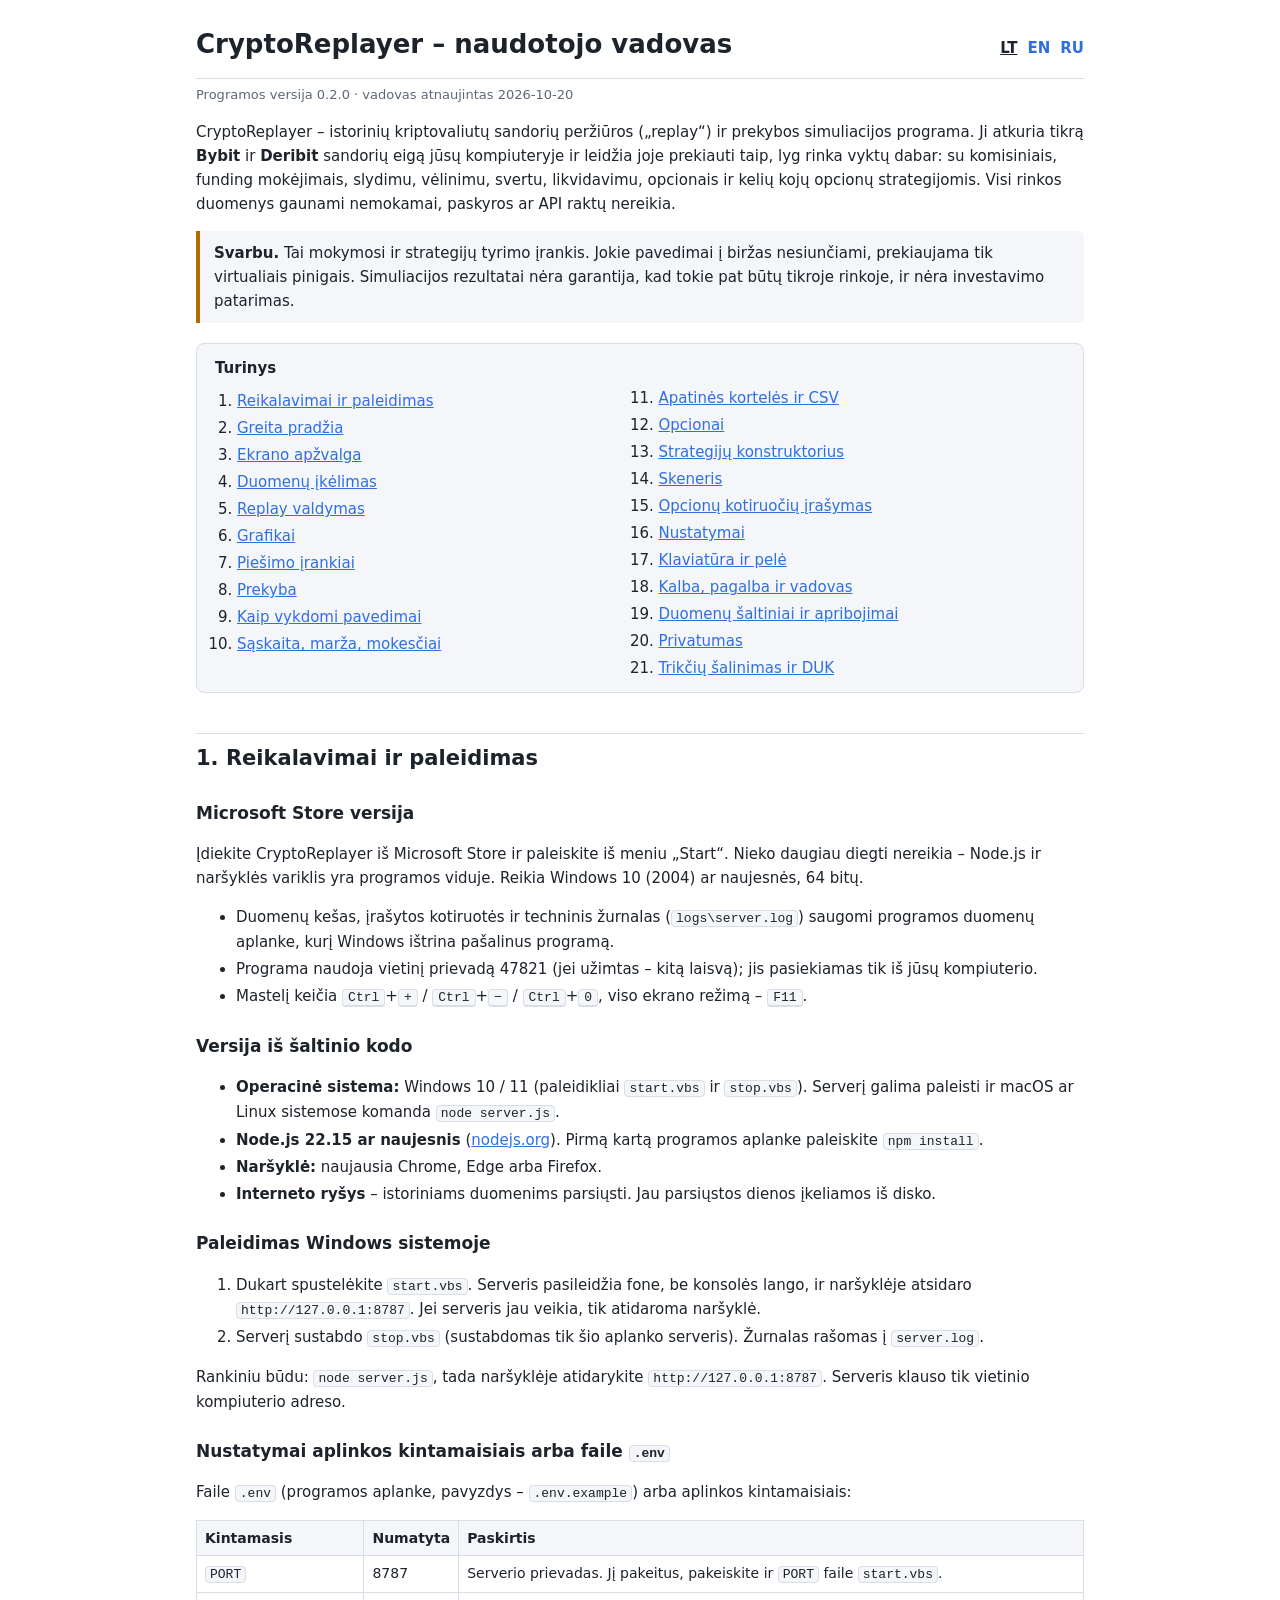
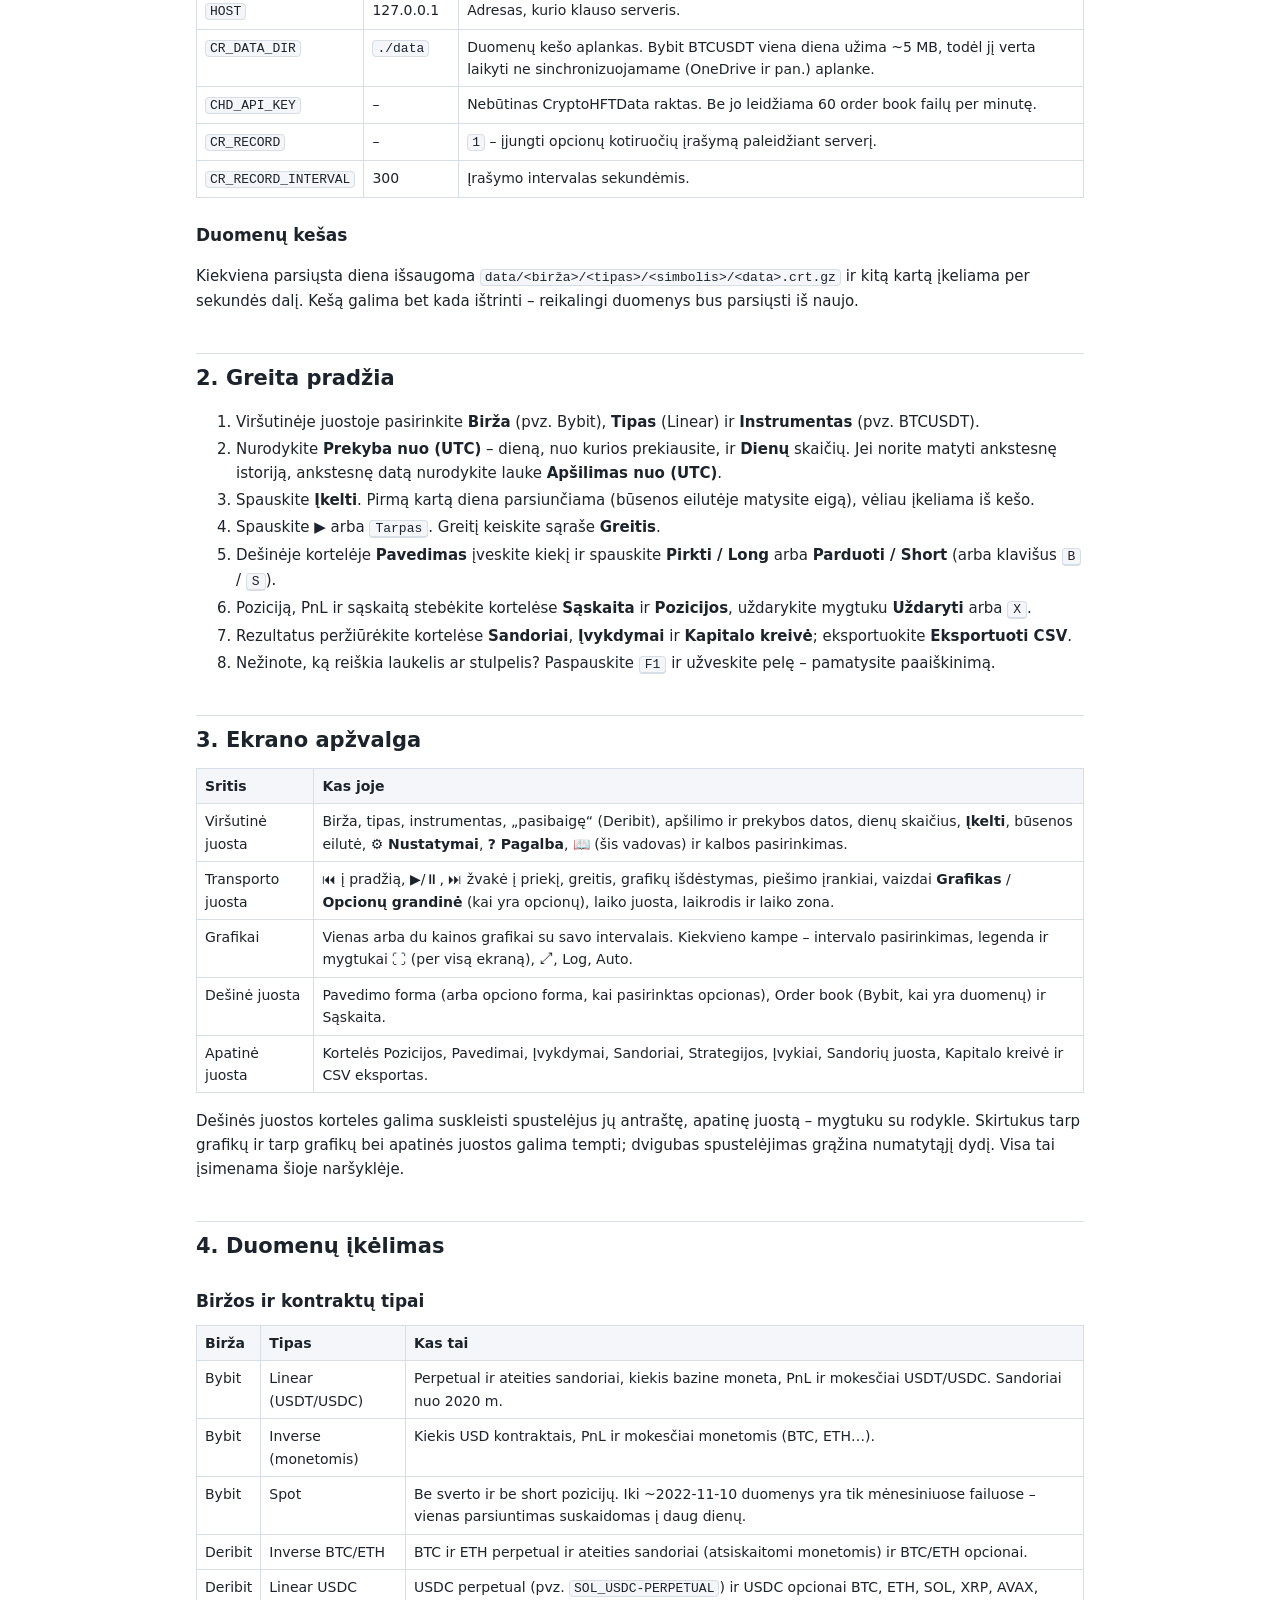
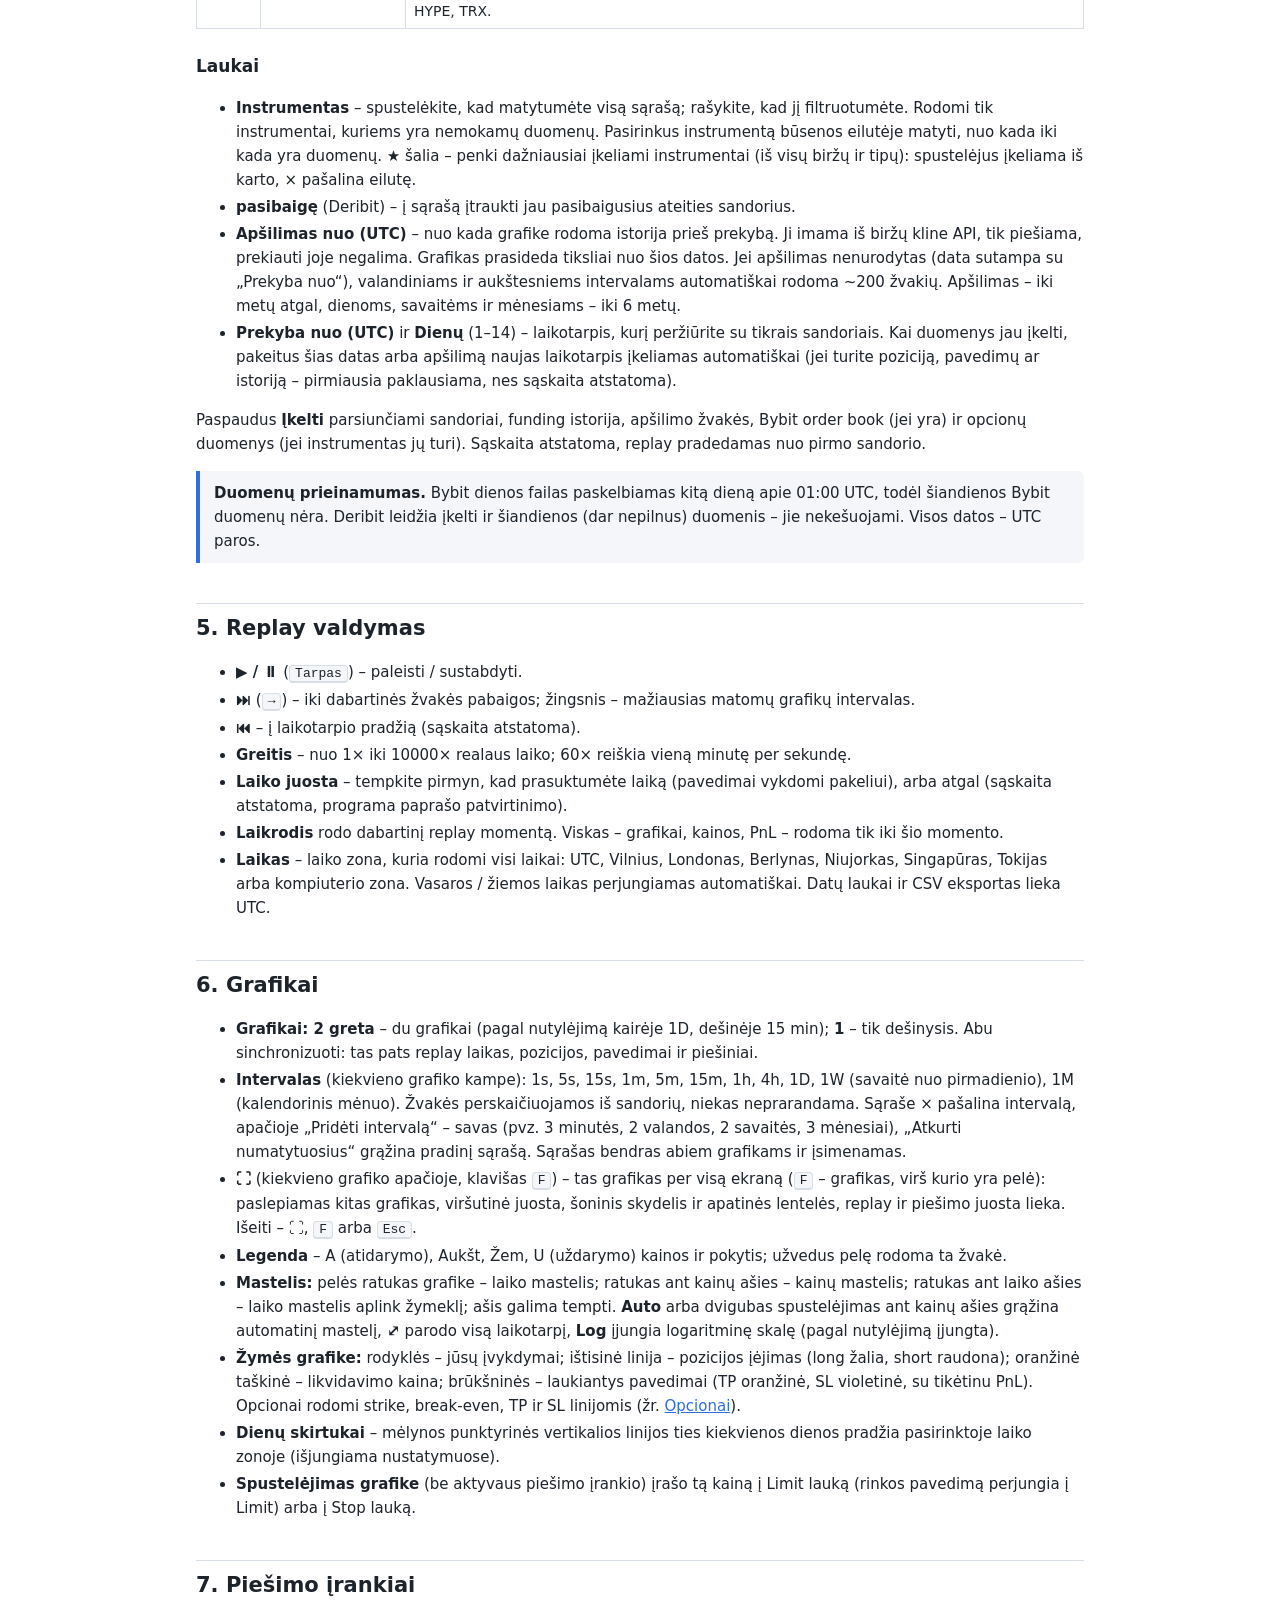
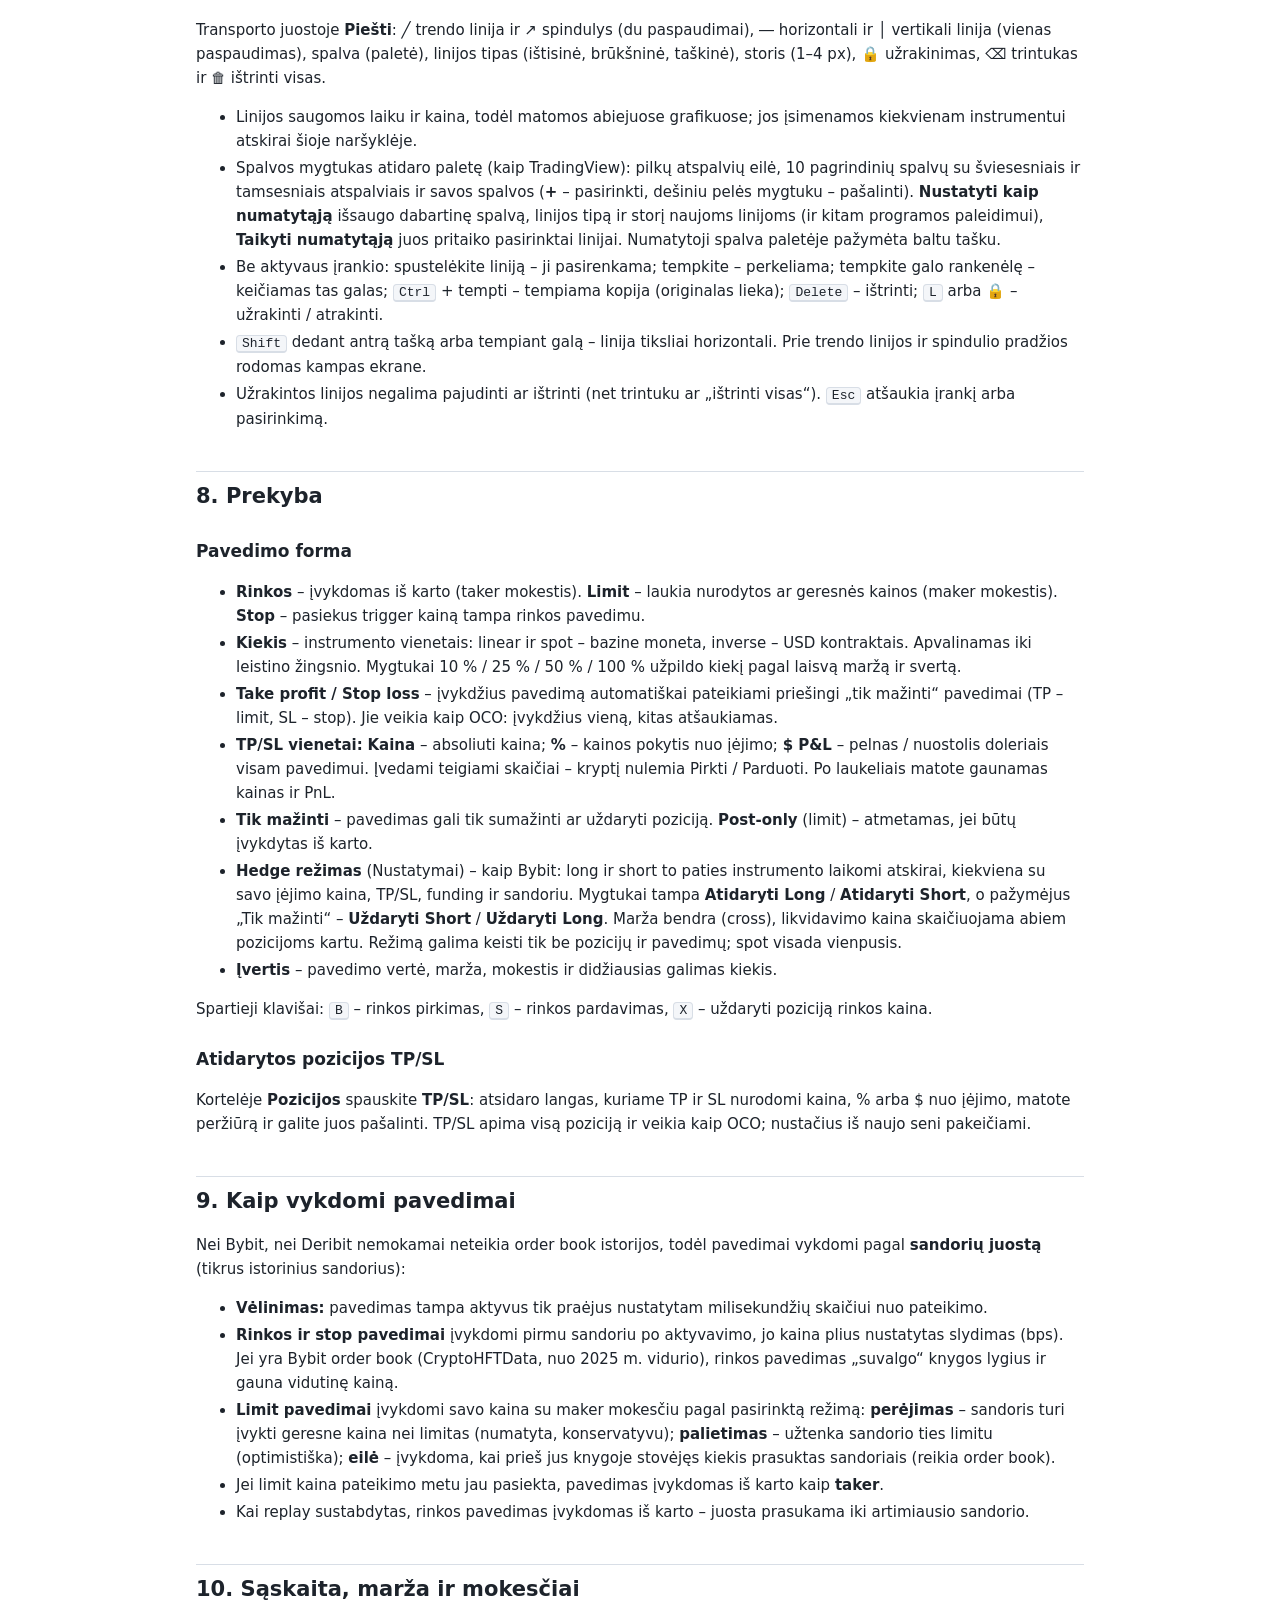
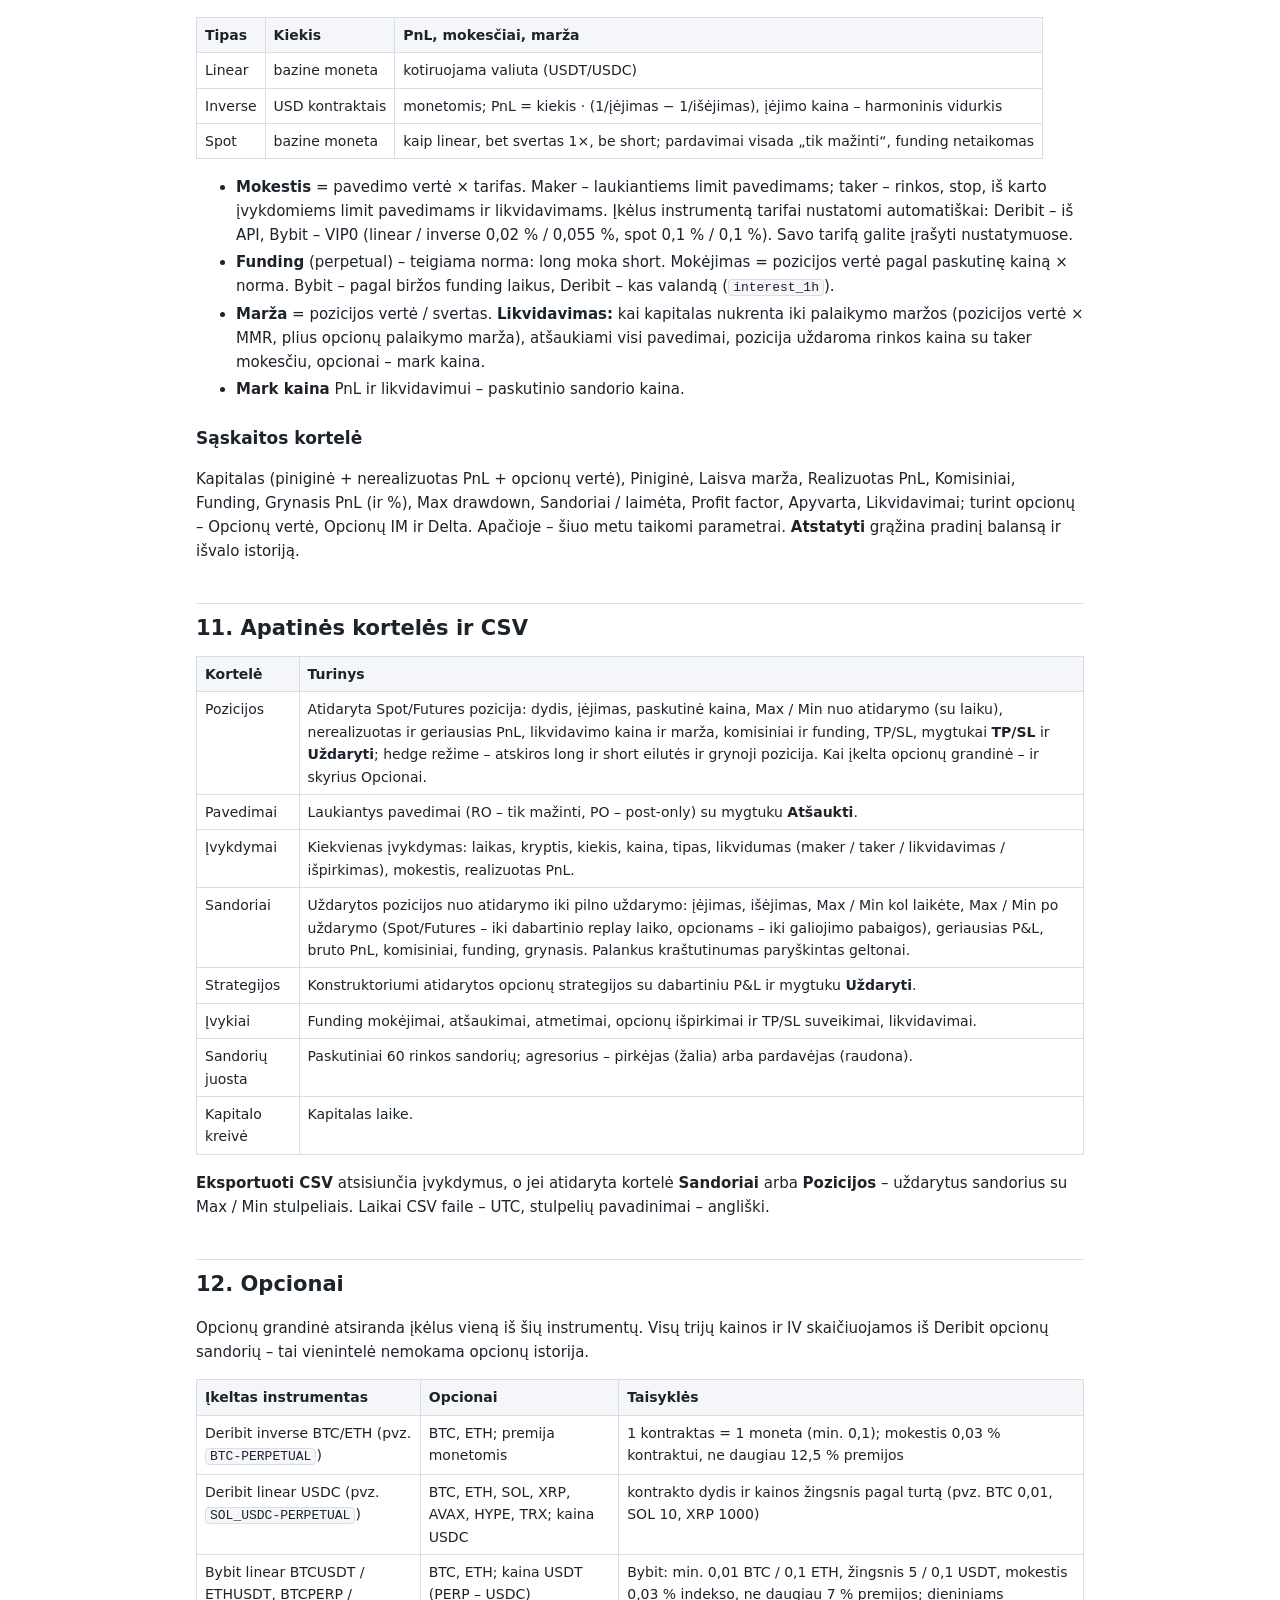
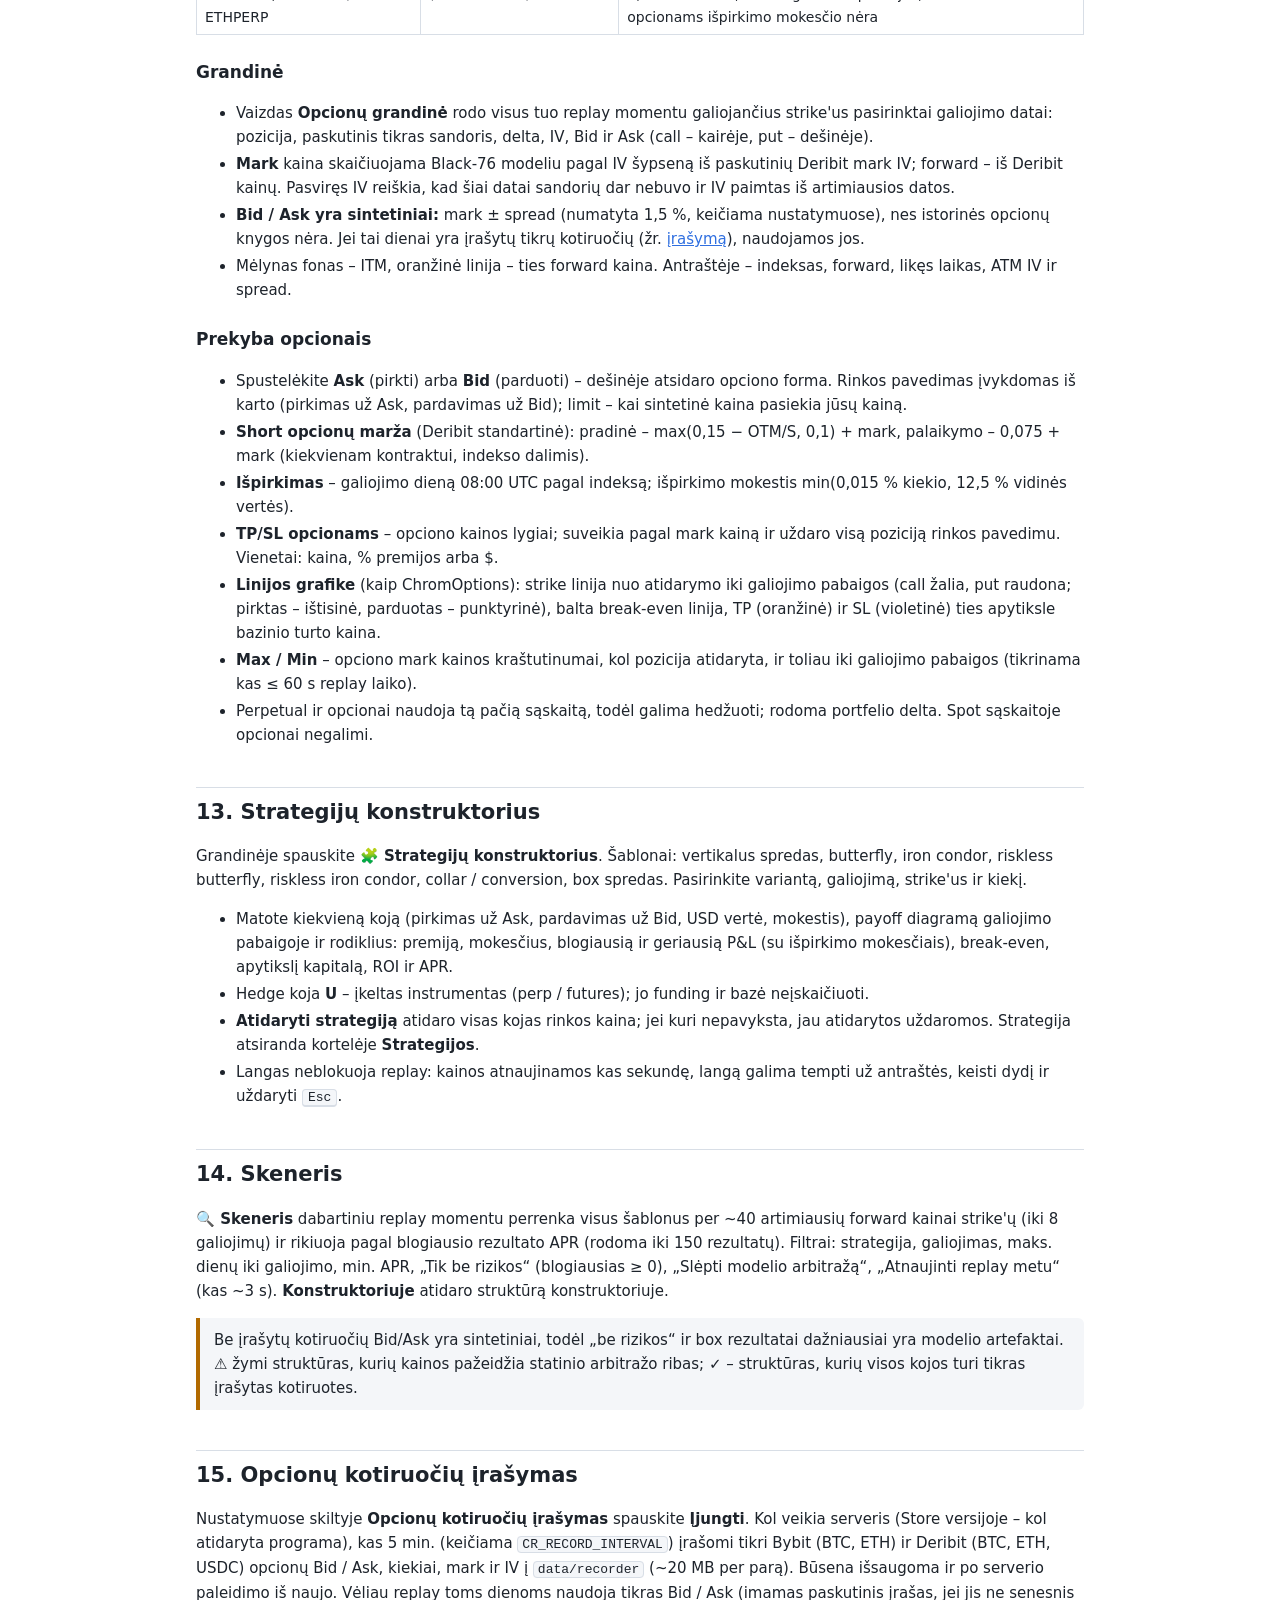
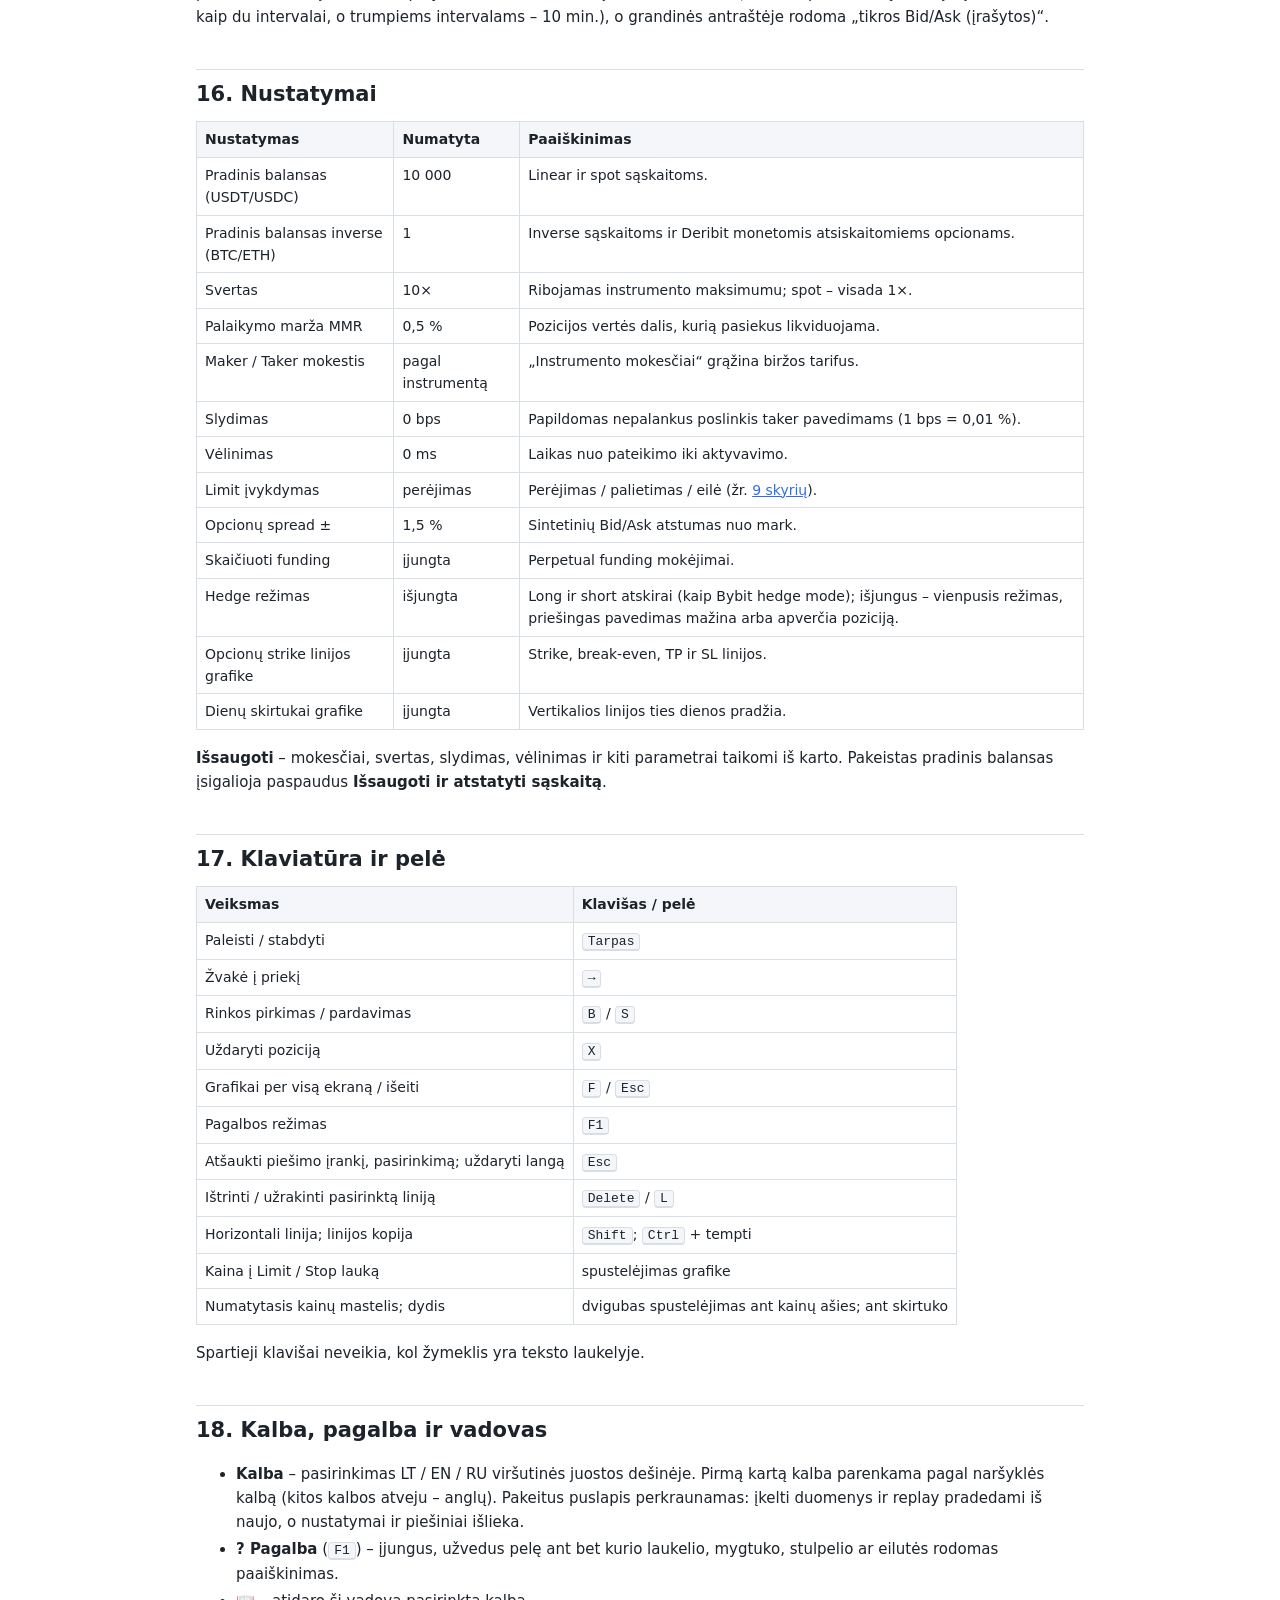
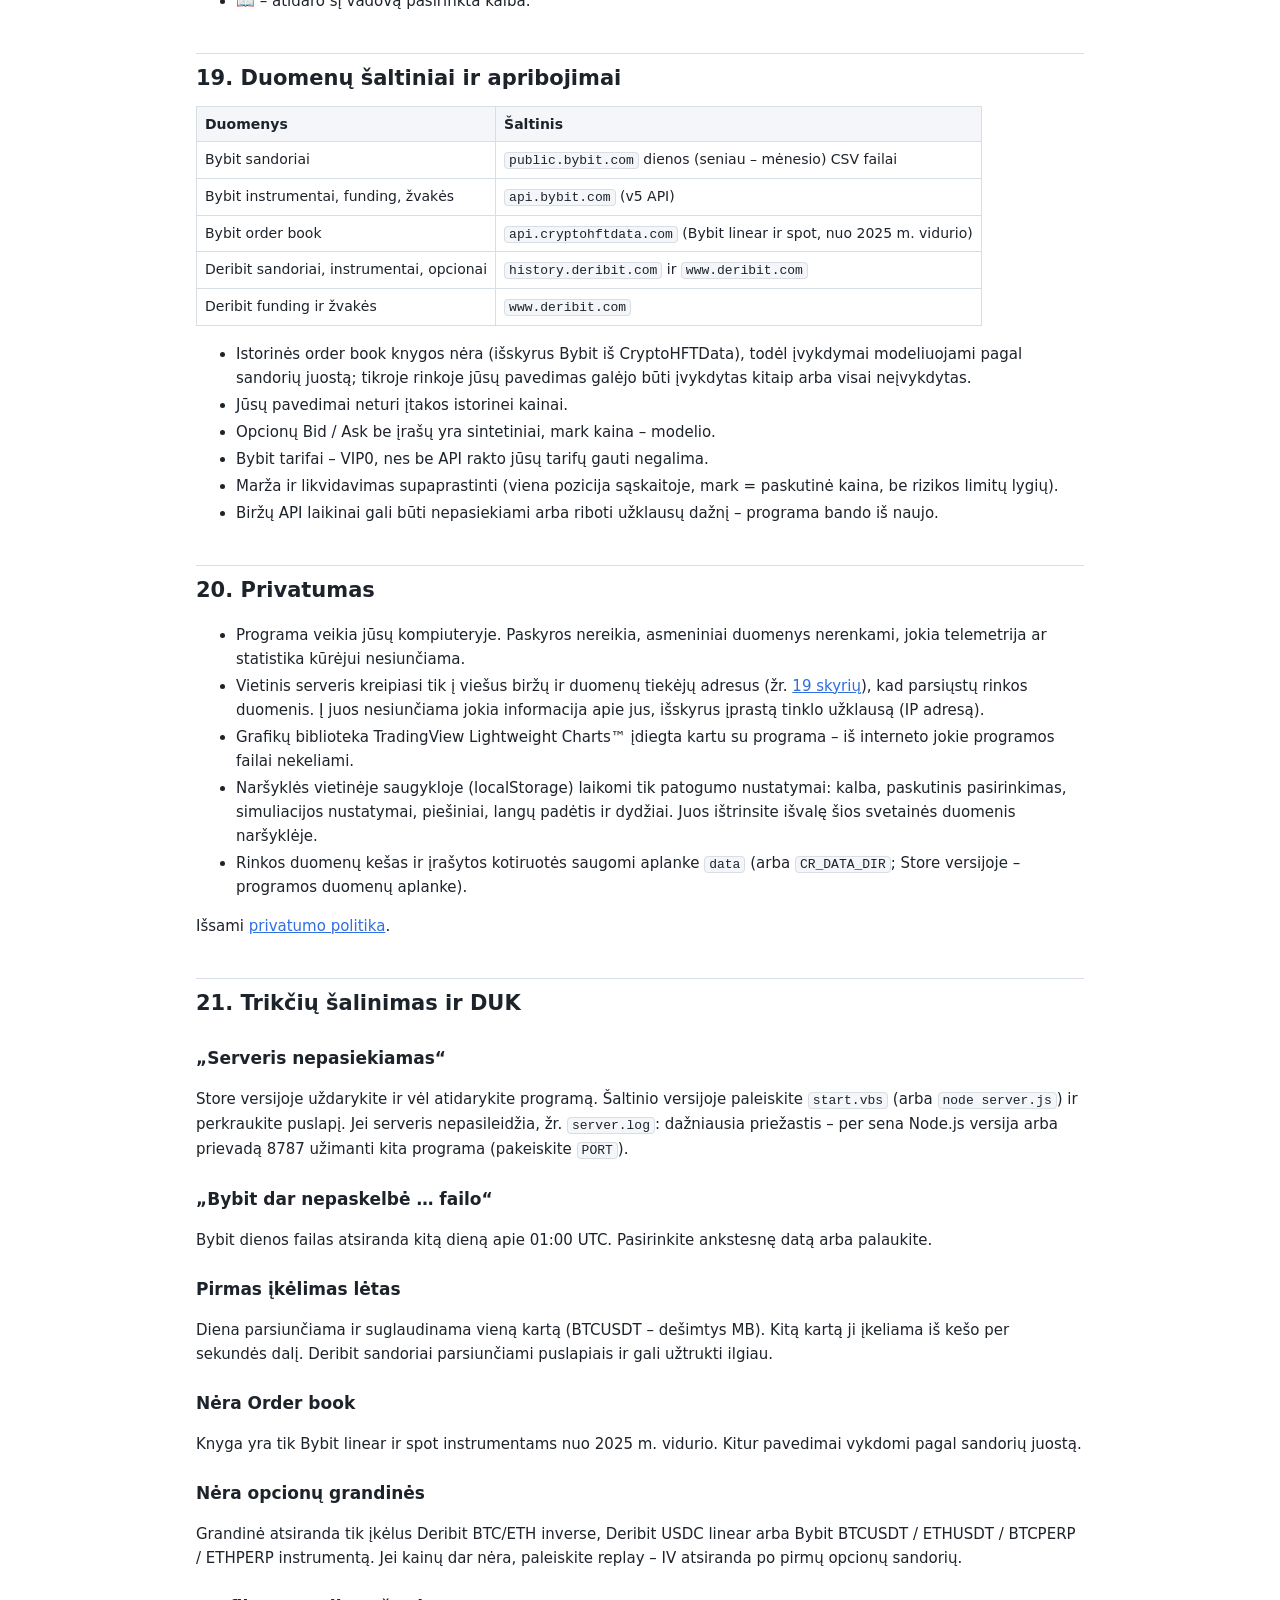
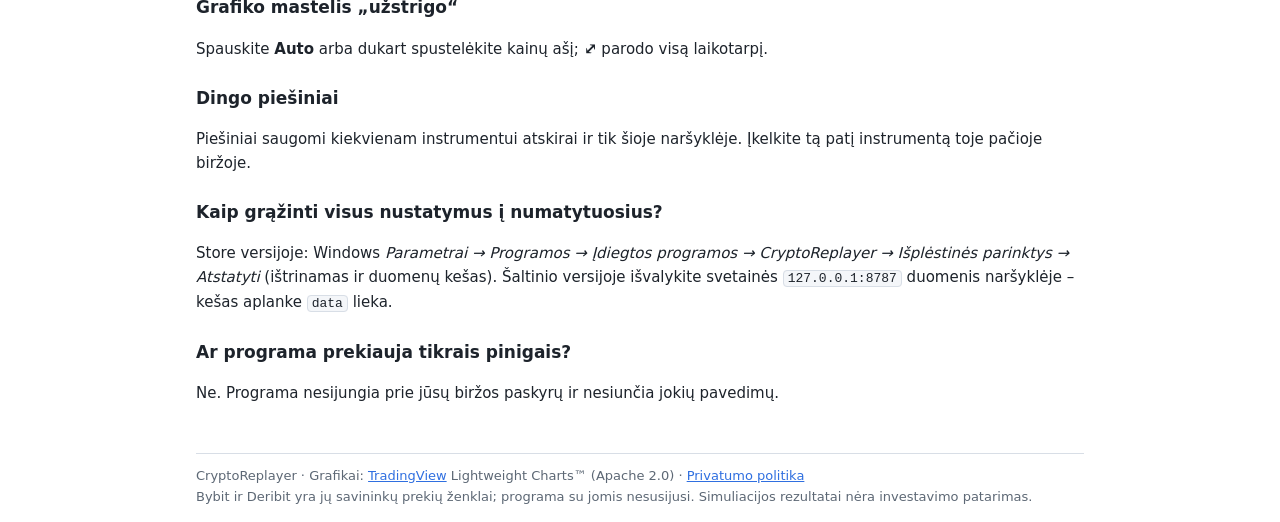
==== commit d72ef8d2: "Guide for version 0.2.0 and a fresh screenshot Hedge mode, options on Bybit BTCPERP/ETHPERP, weekly/" ====
--- a/lt.html
+++ b/lt.html
@@ -12,7 +12,7 @@
   <h1>CryptoReplayer – naudotojo vadovas</h1>
   <div class="langs"><a href="lt.html" aria-current="page">LT</a><a href="en.html" hreflang="en">EN</a><a href="ru.html" hreflang="ru">RU</a></div>
 </header>
-<p class="meta">Programos versija 0.1.0 · vadovas atnaujintas 2026-10-11</p>
+<p class="meta">Programos versija 0.2.0 · vadovas atnaujintas 2026-10-20</p>
 
 <p>CryptoReplayer – istorinių kriptovaliutų sandorių peržiūros („replay“) ir prekybos simuliacijos programa. Ji atkuria tikrą <b>Bybit</b> ir <b>Deribit</b> sandorių eigą jūsų kompiuteryje ir leidžia joje prekiauti taip, lyg rinka vyktų dabar: su komisiniais, funding mokėjimais, slydimu, vėlinimu, svertu, likvidavimu, opcionais ir kelių kojų opcionų strategijomis. Visi rinkos duomenys gaunami nemokamai, paskyros ar API raktų nereikia.</p>
 
@@ -96,7 +96,7 @@
   <tr><th>Sritis</th><th>Kas joje</th></tr>
   <tr><td>Viršutinė juosta</td><td>Birža, tipas, instrumentas, „pasibaigę“ (Deribit), apšilimo ir prekybos datos, dienų skaičius, <b>Įkelti</b>, būsenos eilutė, <b>⚙ Nustatymai</b>, <b>? Pagalba</b>, <b>📖</b> (šis vadovas) ir kalbos pasirinkimas.</td></tr>
   <tr><td>Transporto juosta</td><td>⏮ į pradžią, ▶/⏸, ⏭ žvakė į priekį, greitis, grafikų išdėstymas, piešimo įrankiai, vaizdai <b>Grafikas</b> / <b>Opcionų grandinė</b> (kai yra opcionų), laiko juosta, laikrodis ir laiko zona.</td></tr>
-  <tr><td>Grafikai</td><td>Vienas arba du kainos grafikai su savo intervalais. Kiekvieno kampe – intervalo pasirinkimas, legenda ir mygtukai ⤢, Log, Auto.</td></tr>
+  <tr><td>Grafikai</td><td>Vienas arba du kainos grafikai su savo intervalais. Kiekvieno kampe – intervalo pasirinkimas, legenda ir mygtukai ⛶ (per visą ekraną), ⤢, Log, Auto.</td></tr>
   <tr><td>Dešinė juosta</td><td>Pavedimo forma (arba opciono forma, kai pasirinktas opcionas), Order book (Bybit, kai yra duomenų) ir Sąskaita.</td></tr>
   <tr><td>Apatinė juosta</td><td>Kortelės Pozicijos, Pavedimai, Įvykdymai, Sandoriai, Strategijos, Įvykiai, Sandorių juosta, Kapitalo kreivė ir CSV eksportas.</td></tr>
 </table>
@@ -114,10 +114,10 @@
 </table>
 <h3>Laukai</h3>
 <ul>
-  <li><b>Instrumentas</b> – spustelėkite, kad matytumėte visą sąrašą; rašykite, kad jį filtruotumėte. Rodomi tik instrumentai, kuriems yra nemokamų duomenų. Pasirinkus instrumentą būsenos eilutėje matyti, nuo kada iki kada yra duomenų.</li>
+  <li><b>Instrumentas</b> – spustelėkite, kad matytumėte visą sąrašą; rašykite, kad jį filtruotumėte. Rodomi tik instrumentai, kuriems yra nemokamų duomenų. Pasirinkus instrumentą būsenos eilutėje matyti, nuo kada iki kada yra duomenų. <b>★</b> šalia – penki dažniausiai įkeliami instrumentai (iš visų biržų ir tipų): spustelėjus įkeliama iš karto, × pašalina eilutę.</li>
   <li><b>pasibaigę</b> (Deribit) – į sąrašą įtraukti jau pasibaigusius ateities sandorius.</li>
-  <li><b>Apšilimas nuo (UTC)</b> – nuo kada grafike rodoma istorija prieš prekybą. Ji imama iš biržų kline API, tik piešiama, prekiauti joje negalima. Aukštesniems intervalams automatiškai rodoma bent ~200 žvakių, bet ne daugiau kaip metai atgal.</li>
-  <li><b>Prekyba nuo (UTC)</b> ir <b>Dienų</b> (1–14) – laikotarpis, kurį peržiūrite su tikrais sandoriais.</li>
+  <li><b>Apšilimas nuo (UTC)</b> – nuo kada grafike rodoma istorija prieš prekybą. Ji imama iš biržų kline API, tik piešiama, prekiauti joje negalima. Grafikas prasideda tiksliai nuo šios datos. Jei apšilimas nenurodytas (data sutampa su „Prekyba nuo“), valandiniams ir aukštesniems intervalams automatiškai rodoma ~200 žvakių. Apšilimas – iki metų atgal, dienoms, savaitėms ir mėnesiams – iki 6 metų.</li>
+  <li><b>Prekyba nuo (UTC)</b> ir <b>Dienų</b> (1–14) – laikotarpis, kurį peržiūrite su tikrais sandoriais. Kai duomenys jau įkelti, pakeitus šias datas arba apšilimą naujas laikotarpis įkeliamas automatiškai (jei turite poziciją, pavedimų ar istoriją – pirmiausia paklausiama, nes sąskaita atstatoma).</li>
 </ul>
 <p>Paspaudus <b>Įkelti</b> parsiunčiami sandoriai, funding istorija, apšilimo žvakės, Bybit order book (jei yra) ir opcionų duomenys (jei instrumentas jų turi). Sąskaita atstatoma, replay pradedamas nuo pirmo sandorio.</p>
 <div class="note"><b>Duomenų prieinamumas.</b> Bybit dienos failas paskelbiamas kitą dieną apie 01:00 UTC, todėl šiandienos Bybit duomenų nėra. Deribit leidžia įkelti ir šiandienos (dar nepilnus) duomenis – jie nekešuojami. Visos datos – UTC paros.</div>
@@ -136,7 +136,8 @@
 <h2 id="charts">6. Grafikai</h2>
 <ul>
   <li><b>Grafikai: 2 greta</b> – du grafikai (pagal nutylėjimą kairėje 1D, dešinėje 15 min); <b>1</b> – tik dešinysis. Abu sinchronizuoti: tas pats replay laikas, pozicijos, pavedimai ir piešiniai.</li>
-  <li><b>Intervalas</b> (kiekvieno grafiko kampe): 1s, 5s, 15s, 1m, 5m, 15m, 1h, 4h, 1D. Žvakės perskaičiuojamos iš sandorių, niekas neprarandama.</li>
+  <li><b>Intervalas</b> (kiekvieno grafiko kampe): 1s, 5s, 15s, 1m, 5m, 15m, 1h, 4h, 1D, 1W (savaitė nuo pirmadienio), 1M (kalendorinis mėnuo). Žvakės perskaičiuojamos iš sandorių, niekas neprarandama. Sąraše × pašalina intervalą, apačioje „Pridėti intervalą“ – savas (pvz. 3 minutės, 2 valandos, 2 savaitės, 3 mėnesiai), „Atkurti numatytuosius“ grąžina pradinį sąrašą. Sąrašas bendras abiem grafikams ir įsimenamas.</li>
+  <li><b>⛶</b> (kiekvieno grafiko apačioje, klavišas <kbd>F</kbd>) – tas grafikas per visą ekraną (<kbd>F</kbd> – grafikas, virš kurio yra pelė): paslepiamas kitas grafikas, viršutinė juosta, šoninis skydelis ir apatinės lentelės, replay ir piešimo juosta lieka. Išeiti – ⛶, <kbd>F</kbd> arba <kbd>Esc</kbd>.</li>
   <li><b>Legenda</b> – A (atidarymo), Aukšt, Žem, U (uždarymo) kainos ir pokytis; užvedus pelę rodoma ta žvakė.</li>
   <li><b>Mastelis:</b> pelės ratukas grafike – laiko mastelis; ratukas ant kainų ašies – kainų mastelis; ratukas ant laiko ašies – laiko mastelis aplink žymeklį; ašis galima tempti. <b>Auto</b> arba dvigubas spustelėjimas ant kainų ašies grąžina automatinį mastelį, <b>⤢</b> parodo visą laikotarpį, <b>Log</b> įjungia logaritminę skalę (pagal nutylėjimą įjungta).</li>
   <li><b>Žymės grafike:</b> rodyklės – jūsų įvykdymai; ištisinė linija – pozicijos įėjimas (long žalia, short raudona); oranžinė taškinė – likvidavimo kaina; brūkšninės – laukiantys pavedimai (TP oranžinė, SL violetinė, su tikėtinu PnL). Opcionai rodomi strike, break-even, TP ir SL linijomis (žr. <a href="#options">Opcionai</a>).</li>
@@ -145,9 +146,10 @@
 </ul>
 
 <h2 id="draw">7. Piešimo įrankiai</h2>
-<p>Transporto juostoje <b>Piešti</b>: ╱ trendo linija ir ↗ spindulys (du paspaudimai), ― horizontali ir │ vertikali linija (vienas paspaudimas), spalva, linijos tipas (ištisinė, brūkšninė, taškinė), storis (1–4 px), 🔒 užrakinimas, ⌫ trintukas ir 🗑 ištrinti visas.</p>
+<p>Transporto juostoje <b>Piešti</b>: ╱ trendo linija ir ↗ spindulys (du paspaudimai), ― horizontali ir │ vertikali linija (vienas paspaudimas), spalva (paletė), linijos tipas (ištisinė, brūkšninė, taškinė), storis (1–4 px), 🔒 užrakinimas, ⌫ trintukas ir 🗑 ištrinti visas.</p>
 <ul>
   <li>Linijos saugomos laiku ir kaina, todėl matomos abiejuose grafikuose; jos įsimenamos kiekvienam instrumentui atskirai šioje naršyklėje.</li>
+  <li>Spalvos mygtukas atidaro paletę (kaip TradingView): pilkų atspalvių eilė, 10 pagrindinių spalvų su šviesesniais ir tamsesniais atspalviais ir savos spalvos (<b>+</b> – pasirinkti, dešiniu pelės mygtuku – pašalinti). <b>Nustatyti kaip numatytąją</b> išsaugo dabartinę spalvą, linijos tipą ir storį naujoms linijoms (ir kitam programos paleidimui), <b>Taikyti numatytąją</b> juos pritaiko pasirinktai linijai. Numatytoji spalva paletėje pažymėta baltu tašku.</li>
   <li>Be aktyvaus įrankio: spustelėkite liniją – ji pasirenkama; tempkite – perkeliama; tempkite galo rankenėlę – keičiamas tas galas; <kbd>Ctrl</kbd> + tempti – tempiama kopija (originalas lieka); <kbd>Delete</kbd> – ištrinti; <kbd>L</kbd> arba 🔒 – užrakinti / atrakinti.</li>
   <li><kbd>Shift</kbd> dedant antrą tašką arba tempiant galą – linija tiksliai horizontali. Prie trendo linijos ir spindulio pradžios rodomas kampas ekrane.</li>
   <li>Užrakintos linijos negalima pajudinti ar ištrinti (net trintuku ar „ištrinti visas“). <kbd>Esc</kbd> atšaukia įrankį arba pasirinkimą.</li>
@@ -161,6 +163,7 @@
   <li><b>Take profit / Stop loss</b> – įvykdžius pavedimą automatiškai pateikiami priešingi „tik mažinti“ pavedimai (TP – limit, SL – stop). Jie veikia kaip OCO: įvykdžius vieną, kitas atšaukiamas.</li>
   <li><b>TP/SL vienetai:</b> <b>Kaina</b> – absoliuti kaina; <b>%</b> – kainos pokytis nuo įėjimo; <b>$ P&amp;L</b> – pelnas / nuostolis doleriais visam pavedimui. Įvedami teigiami skaičiai – kryptį nulemia Pirkti / Parduoti. Po laukeliais matote gaunamas kainas ir PnL.</li>
   <li><b>Tik mažinti</b> – pavedimas gali tik sumažinti ar uždaryti poziciją. <b>Post-only</b> (limit) – atmetamas, jei būtų įvykdytas iš karto.</li>
+  <li><b>Hedge režimas</b> (Nustatymai) – kaip Bybit: long ir short to paties instrumento laikomi atskirai, kiekviena su savo įėjimo kaina, TP/SL, funding ir sandoriu. Mygtukai tampa <b>Atidaryti Long</b> / <b>Atidaryti Short</b>, o pažymėjus „Tik mažinti“ – <b>Uždaryti Short</b> / <b>Uždaryti Long</b>. Marža bendra (cross), likvidavimo kaina skaičiuojama abiem pozicijoms kartu. Režimą galima keisti tik be pozicijų ir pavedimų; spot visada vienpusis.</li>
   <li><b>Įvertis</b> – pavedimo vertė, marža, mokestis ir didžiausias galimas kiekis.</li>
 </ul>
 <p>Spartieji klavišai: <kbd>B</kbd> – rinkos pirkimas, <kbd>S</kbd> – rinkos pardavimas, <kbd>X</kbd> – uždaryti poziciją rinkos kaina.</p>
@@ -196,7 +199,7 @@
 <h2 id="tabs">11. Apatinės kortelės ir CSV</h2>
 <table>
   <tr><th>Kortelė</th><th>Turinys</th></tr>
-  <tr><td>Pozicijos</td><td>Atidaryta Spot/Futures pozicija: dydis, įėjimas, paskutinė kaina, Max / Min nuo atidarymo (su laiku), nerealizuotas ir geriausias PnL, likvidavimo kaina ir marža, komisiniai ir funding, TP/SL, mygtukai <b>TP/SL</b> ir <b>Uždaryti</b>. Kai įkelta opcionų grandinė – ir skyrius Opcionai.</td></tr>
+  <tr><td>Pozicijos</td><td>Atidaryta Spot/Futures pozicija: dydis, įėjimas, paskutinė kaina, Max / Min nuo atidarymo (su laiku), nerealizuotas ir geriausias PnL, likvidavimo kaina ir marža, komisiniai ir funding, TP/SL, mygtukai <b>TP/SL</b> ir <b>Uždaryti</b>; hedge režime – atskiros long ir short eilutės ir grynoji pozicija. Kai įkelta opcionų grandinė – ir skyrius Opcionai.</td></tr>
   <tr><td>Pavedimai</td><td>Laukiantys pavedimai (RO – tik mažinti, PO – post-only) su mygtuku <b>Atšaukti</b>.</td></tr>
   <tr><td>Įvykdymai</td><td>Kiekvienas įvykdymas: laikas, kryptis, kiekis, kaina, tipas, likvidumas (maker / taker / likvidavimas / išpirkimas), mokestis, realizuotas PnL.</td></tr>
   <tr><td>Sandoriai</td><td>Uždarytos pozicijos nuo atidarymo iki pilno uždarymo: įėjimas, išėjimas, Max / Min kol laikėte, Max / Min po uždarymo (Spot/Futures – iki dabartinio replay laiko, opcionams – iki galiojimo pabaigos), geriausias P&amp;L, bruto PnL, komisiniai, funding, grynasis. Palankus kraštutinumas paryškintas geltonai.</td></tr>
@@ -213,7 +216,7 @@
   <tr><th>Įkeltas instrumentas</th><th>Opcionai</th><th>Taisyklės</th></tr>
   <tr><td>Deribit inverse BTC/ETH (pvz. <code>BTC-PERPETUAL</code>)</td><td>BTC, ETH; premija monetomis</td><td>1 kontraktas = 1 moneta (min. 0,1); mokestis 0,03 % kontraktui, ne daugiau 12,5 % premijos</td></tr>
   <tr><td>Deribit linear USDC (pvz. <code>SOL_USDC-PERPETUAL</code>)</td><td>BTC, ETH, SOL, XRP, AVAX, HYPE, TRX; kaina USDC</td><td>kontrakto dydis ir kainos žingsnis pagal turtą (pvz. BTC 0,01, SOL 10, XRP 1000)</td></tr>
-  <tr><td>Bybit linear BTCUSDT / ETHUSDT</td><td>BTC, ETH; kaina USDT</td><td>Bybit: min. 0,01 BTC / 0,1 ETH, žingsnis 5 / 0,1 USDT, mokestis 0,03 % indekso, ne daugiau 7 % premijos; dieniniams opcionams išpirkimo mokesčio nėra</td></tr>
+  <tr><td>Bybit linear BTCUSDT / ETHUSDT, BTCPERP / ETHPERP</td><td>BTC, ETH; kaina USDT (PERP – USDC)</td><td>Bybit: min. 0,01 BTC / 0,1 ETH, žingsnis 5 / 0,1 USDT, mokestis 0,03 % indekso, ne daugiau 7 % premijos; dieniniams opcionams išpirkimo mokesčio nėra</td></tr>
 </table>
 <h3>Grandinė</h3>
 <ul>
@@ -262,6 +265,7 @@
   <tr><td>Limit įvykdymas</td><td>perėjimas</td><td>Perėjimas / palietimas / eilė (žr. <a href="#fills">9 skyrių</a>).</td></tr>
   <tr><td>Opcionų spread ±</td><td>1,5 %</td><td>Sintetinių Bid/Ask atstumas nuo mark.</td></tr>
   <tr><td>Skaičiuoti funding</td><td>įjungta</td><td>Perpetual funding mokėjimai.</td></tr>
+  <tr><td>Hedge režimas</td><td>išjungta</td><td>Long ir short atskirai (kaip Bybit hedge mode); išjungus – vienpusis režimas, priešingas pavedimas mažina arba apverčia poziciją.</td></tr>
   <tr><td>Opcionų strike linijos grafike</td><td>įjungta</td><td>Strike, break-even, TP ir SL linijos.</td></tr>
   <tr><td>Dienų skirtukai grafike</td><td>įjungta</td><td>Vertikalios linijos ties dienos pradžia.</td></tr>
 </table>
@@ -274,6 +278,7 @@
   <tr><td>Žvakė į priekį</td><td><kbd>→</kbd></td></tr>
   <tr><td>Rinkos pirkimas / pardavimas</td><td><kbd>B</kbd> / <kbd>S</kbd></td></tr>
   <tr><td>Uždaryti poziciją</td><td><kbd>X</kbd></td></tr>
+  <tr><td>Grafikai per visą ekraną / išeiti</td><td><kbd>F</kbd> / <kbd>Esc</kbd></td></tr>
   <tr><td>Pagalbos režimas</td><td><kbd>F1</kbd></td></tr>
   <tr><td>Atšaukti piešimo įrankį, pasirinkimą; uždaryti langą</td><td><kbd>Esc</kbd></td></tr>
   <tr><td>Ištrinti / užrakinti pasirinktą liniją</td><td><kbd>Delete</kbd> / <kbd>L</kbd></td></tr>
@@ -328,7 +333,7 @@
 <h3>Nėra Order book</h3>
 <p>Knyga yra tik Bybit linear ir spot instrumentams nuo 2025 m. vidurio. Kitur pavedimai vykdomi pagal sandorių juostą.</p>
 <h3>Nėra opcionų grandinės</h3>
-<p>Grandinė atsiranda tik įkėlus Deribit BTC/ETH inverse, Deribit USDC linear arba Bybit BTCUSDT / ETHUSDT instrumentą. Jei kainų dar nėra, paleiskite replay – IV atsiranda po pirmų opcionų sandorių.</p>
+<p>Grandinė atsiranda tik įkėlus Deribit BTC/ETH inverse, Deribit USDC linear arba Bybit BTCUSDT / ETHUSDT / BTCPERP / ETHPERP instrumentą. Jei kainų dar nėra, paleiskite replay – IV atsiranda po pirmų opcionų sandorių.</p>
 <h3>Grafiko mastelis „užstrigo“</h3>
 <p>Spauskite <b>Auto</b> arba dukart spustelėkite kainų ašį; <b>⤢</b> parodo visą laikotarpį.</p>
 <h3>Dingo piešiniai</h3>
